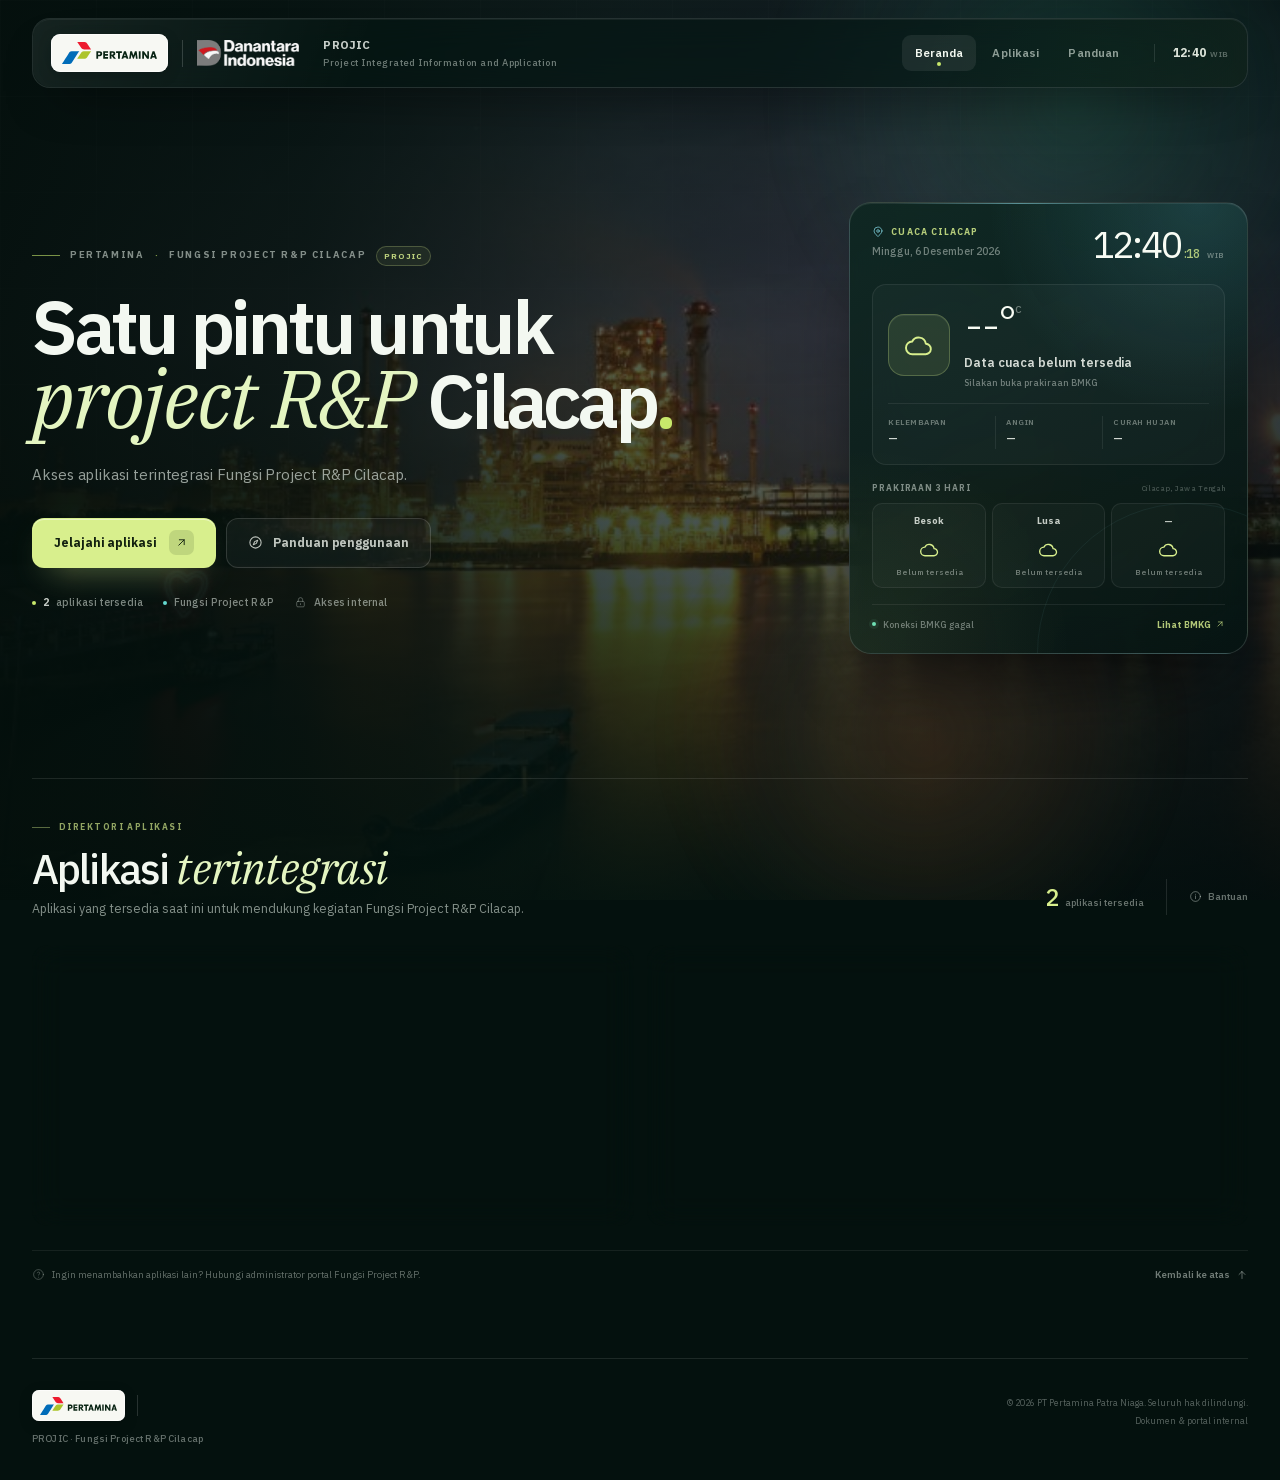
==== WebSite_ProjectRnP/index.html @ 7c15d832 "Add files via upload" ====
<!DOCTYPE html>
<html lang="id">
<head>
  <meta charset="utf-8">
  <meta name="viewport" content="width=device-width, initial-scale=1">
  <meta name="theme-color" content="#04110e">
  <meta name="robots" content="noindex, nofollow">
  <meta name="description" content="PROJIC — Project Integrated Information and Application. Portal internal Fungsi Project R&amp;P Cilacap untuk akses aplikasi dan informasi cuaca BMKG.">
  <meta name="application-name" content="PROJIC">
  <meta property="og:site_name" content="PROJIC">
  <meta property="og:title" content="PROJIC — Fungsi Project R&amp;P Cilacap">
  <meta property="og:description" content="Project Integrated Information and Application — akses aplikasi terintegrasi Fungsi Project R&amp;P Cilacap.">
  <meta property="og:type" content="website">
  <title>PROJIC — Fungsi Project R&amp;P Cilacap</title>

  <link rel="icon" href="assets/images/favicon.svg" type="image/svg+xml">
  <link rel="stylesheet" href="assets/css/styles.css">
</head>
<body>
  <a class="skip-link" href="#aplikasi">Lewati ke daftar aplikasi</a>

  <div class="page-bg" aria-hidden="true">
    <div class="bg-photo"></div>
    <div class="bg-shade"></div>
    <div class="bg-grid"></div>
    <div class="bg-glow bg-glow--green"></div>
    <div class="bg-glow bg-glow--warm"></div>
    <div class="bg-noise"></div>
  </div>

  <div class="site-shell">
    <header class="topbar" id="topbar">
      <a class="brand" href="index.html" aria-label="PROJIC — Project Integrated Information and Application">
        <span class="pertamina-plate">
          <img src="assets/logos/pertamina.svg" alt="Pertamina" width="1097" height="255">
        </span>
        <span class="brand-divider" aria-hidden="true"></span>
        <img class="danantara-logo" src="assets/logos/danantara-reverse.png" alt="Danantara Indonesia" width="4269" height="1079">
      </a>

      <div class="brand-context">
        <strong>PROJIC</strong>
        <span>Project Integrated Information and Application</span>
      </div>

      <nav class="main-nav" aria-label="Navigasi utama">
        <a class="is-active" href="#beranda">Beranda</a>
        <a href="#aplikasi">Aplikasi</a>
        <button type="button" data-open-guide>Panduan</button>
      </nav>

      <div class="header-meta">
        <span class="header-live"><i aria-hidden="true"></i> Portal internal</span>
        <span class="header-time">
          <span class="sr-only">Waktu Indonesia Barat: </span>
          <span id="headerClock">--:--</span><small>WIB</small>
        </span>
      </div>

      <a class="header-apps-link" href="#aplikasi" aria-label="Lihat daftar aplikasi">
        <svg aria-hidden="true"><use href="#icon-grid"></use></svg>
        <span>Aplikasi</span>
      </a>
    </header>

    <main id="beranda">
      <section class="hero" aria-labelledby="hero-title">
        <div class="hero-copy">
          <p class="eyebrow hero-anim" style="--delay: .05s">
            <span class="eyebrow-line" aria-hidden="true"></span>
            Pertamina <span class="eyebrow-dot" aria-hidden="true">·</span> Fungsi Project R&amp;P Cilacap
            <span class="eyebrow-badge">PROJIC</span>
          </p>

          <h1 class="hero-anim" id="hero-title" style="--delay: .12s">
            Satu pintu untuk<br>
            <em>project R&amp;P</em> Cilacap<span class="title-dot">.</span>
          </h1>

          <p class="hero-lead hero-anim" style="--delay: .2s">
            Akses aplikasi terintegrasi Fungsi Project R&amp;P Cilacap.
          </p>

          <div class="hero-actions hero-anim" style="--delay: .28s">
            <a class="btn btn--primary" href="#aplikasi">
              Jelajahi aplikasi
              <span class="btn-arrow" aria-hidden="true">
                <svg><use href="#icon-arrow-up-right"></use></svg>
              </span>
            </a>
            <button class="btn btn--ghost" type="button" data-open-guide>
              <svg aria-hidden="true"><use href="#icon-compass"></use></svg>
              Panduan penggunaan
            </button>
          </div>

          <div class="hero-facts hero-anim" style="--delay: .34s" role="group" aria-label="Ringkasan portal">
            <span><i class="fact-dot fact-dot--lime" aria-hidden="true"></i><strong id="heroAppCount">1</strong> aplikasi tersedia</span>
            <span><i class="fact-dot fact-dot--teal" aria-hidden="true"></i>Fungsi Project R&amp;P</span>
            <span><svg aria-hidden="true"><use href="#icon-lock"></use></svg>Akses internal</span>
          </div>
        </div>

        <aside class="weather-card hero-anim" style="--delay: .3s" aria-labelledby="weatherTitle">
          <div class="wx-top">
            <div>
              <p class="wx-eyebrow" id="weatherTitle">
                <svg aria-hidden="true"><use href="#icon-pin"></use></svg>
                Cuaca Cilacap
              </p>
              <p class="wx-date" id="wxDate">Memuat tanggal…</p>
            </div>
            <div class="wx-clock">
              <span class="sr-only">Waktu Indonesia Barat: </span>
              <span id="heroClock">--:--</span><span class="wx-clock-sec" id="heroSeconds">:--</span><small>WIB</small>
            </div>
          </div>

          <div class="wx-body">
            <div class="wx-current" id="wxCurrent" aria-busy="true">
              <div class="wx-current-main">
                <span class="wx-icon" id="wxIcon" aria-hidden="true">
                  <svg><use href="#icon-wx-cloud"></use></svg>
                </span>
                <div class="wx-reading">
                  <div class="wx-temp-line">
                    <span class="wx-temp" id="wxTemp">--<span class="wx-deg">°</span></span>
                    <span class="wx-unit">C</span>
                  </div>
                  <p class="wx-cond" id="wxCond">Memuat data BMKG…</p>
                  <p class="wx-slot" id="wxSlot">Prakiraan terdekat</p>
                </div>
              </div>

              <div class="wx-meta">
                <div>
                  <span>Kelembapan</span>
                  <strong id="wxHumidity">--</strong>
                </div>
                <div>
                  <span>Angin</span>
                  <strong id="wxWind">--</strong>
                  <small id="wxWindDir"></small>
                </div>
                <div>
                  <span>Curah hujan</span>
                  <strong id="wxRain">--</strong>
                </div>
              </div>
            </div>

            <div class="wx-forecast-block">
              <div class="wx-forecast-head">
                <p>Prakiraan 3 hari</p>
                <span id="wxLocation">Cilacap, Jawa Tengah</span>
              </div>
              <div class="wx-forecast" id="wxForecast" role="group" aria-label="Prakiraan cuaca tiga hari">
                <div class="wx-day">
                  <span class="wx-day-name">Besok</span>
                  <span class="wx-day-date">—</span>
                  <span class="wx-day-icon" aria-hidden="true"><svg><use href="#icon-wx-cloud"></use></svg></span>
                  <strong class="wx-day-temp">--°<span>--°</span></strong>
                  <span class="wx-day-cond">Memuat…</span>
                </div>
                <div class="wx-day">
                  <span class="wx-day-name">Lusa</span>
                  <span class="wx-day-date">—</span>
                  <span class="wx-day-icon" aria-hidden="true"><svg><use href="#icon-wx-cloud"></use></svg></span>
                  <strong class="wx-day-temp">--°<span>--°</span></strong>
                  <span class="wx-day-cond">Memuat…</span>
                </div>
                <div class="wx-day">
                  <span class="wx-day-name">—</span>
                  <span class="wx-day-date">—</span>
                  <span class="wx-day-icon" aria-hidden="true"><svg><use href="#icon-wx-cloud"></use></svg></span>
                  <strong class="wx-day-temp">--°<span>--°</span></strong>
                  <span class="wx-day-cond">Memuat…</span>
                </div>
              </div>
            </div>
          </div>

          <div class="wx-footer">
            <span class="wx-updated"><i aria-hidden="true"></i><span id="wxUpdated">Menghubungkan BMKG…</span></span>
            <a class="wx-link" href="https://www.bmkg.go.id/cuaca/prakiraan-cuaca/33.01.22.1001" target="_blank" rel="noopener noreferrer">
              Lihat BMKG
              <svg aria-hidden="true"><use href="#icon-arrow-up-right"></use></svg>
            </a>
          </div>

          <span class="wx-orbit" aria-hidden="true"></span>
        </aside>
      </section>

      <section class="apps-section" id="aplikasi" aria-labelledby="apps-title">
        <div class="section-head">
          <div class="section-heading">
            <p class="section-kicker"><span aria-hidden="true"></span> Direktori aplikasi</p>
            <h2 id="apps-title">Aplikasi <em>terintegrasi</em></h2>
            <p class="section-desc">Aplikasi yang tersedia saat ini untuk mendukung kegiatan Fungsi Project R&amp;P Cilacap.</p>
          </div>
          <div class="section-side">
            <div class="result-count">
              <strong id="appCount">1</strong>
              <span>aplikasi tersedia</span>
            </div>
            <button class="section-guide" type="button" data-open-guide>
              <svg aria-hidden="true"><use href="#icon-info"></use></svg>
              Bantuan
            </button>
          </div>
        </div>

        <div class="app-directory" id="appDirectory" aria-live="polite"></div>

        <div class="section-foot">
          <p>
            <svg aria-hidden="true"><use href="#icon-help"></use></svg>
            Ingin menambahkan aplikasi lain? Hubungi administrator portal Fungsi Project R&amp;P.
          </p>
          <a href="#topbar" class="back-top">Kembali ke atas <svg aria-hidden="true"><use href="#icon-arrow-up"></use></svg></a>
        </div>
      </section>
    </main>

    <footer class="site-footer">
      <div class="footer-main">
        <div class="footer-brand">
          <span class="pertamina-plate pertamina-plate--small">
            <img src="assets/logos/pertamina.svg" alt="Pertamina" width="1097" height="255">
          </span>
          <span class="footer-brand-rule" aria-hidden="true"></span>
          <img class="danantara-logo danantara-logo--small" src="assets/logos/danantara-reverse.png" alt="Danantara Indonesia" width="4269" height="1079">
        </div>
        <p class="footer-org">PROJIC · Fungsi Project R&amp;P Cilacap</p>
      </div>

      <div class="footer-meta">
        <p>© <span id="footerYear">2026</span> PT Pertamina Patra Niaga. Seluruh hak dilindungi.</p>
        <p class="footer-internal"><span aria-hidden="true"></span> Dokumen &amp; portal internal</p>
        <p class="footer-credit">Foto latar: Pemerintah Kabupaten Cilacap</p>
      </div>
    </footer>
  </div>

  <!-- Icon sprite -->
  <svg class="svg-sprite" aria-hidden="true" xmlns="http://www.w3.org/2000/svg">
    <symbol id="icon-close" viewBox="0 0 24 24"><path d="M18 6 6 18M6 6l12 12"/></symbol>
    <symbol id="icon-arrow-up-right" viewBox="0 0 24 24"><path d="M7 17 17 7M8 7h9v9"/></symbol>
    <symbol id="icon-arrow-up" viewBox="0 0 24 24"><path d="M12 19V5M6 11l6-6 6 6"/></symbol>
    <symbol id="icon-compass" viewBox="0 0 24 24"><circle cx="12" cy="12" r="9"/><path d="m15.5 8.5-2.1 4.9-4.9 2.1 2.1-4.9 4.9-2.1Z"/></symbol>
    <symbol id="icon-lock" viewBox="0 0 24 24"><rect x="5" y="10" width="14" height="10" rx="2"/><path d="M8 10V7a4 4 0 0 1 8 0v3M12 14v2"/></symbol>
    <symbol id="icon-pin" viewBox="0 0 24 24"><path d="M20 10c0 5-8 11-8 11S4 15 4 10a8 8 0 1 1 16 0Z"/><circle cx="12" cy="10" r="2.6"/></symbol>
    <symbol id="icon-info" viewBox="0 0 24 24"><circle cx="12" cy="12" r="9"/><path d="M12 11v5M12 8h.01"/></symbol>
    <symbol id="icon-help" viewBox="0 0 24 24"><circle cx="12" cy="12" r="9"/><path d="M9.8 9a2.3 2.3 0 0 1 4.5.7c0 1.6-2.3 1.8-2.3 3.3M12 17h.01"/></symbol>
    <symbol id="icon-grid" viewBox="0 0 24 24"><rect x="4" y="4" width="6" height="6" rx="1.4"/><rect x="14" y="4" width="6" height="6" rx="1.4"/><rect x="4" y="14" width="6" height="6" rx="1.4"/><rect x="14" y="14" width="6" height="6" rx="1.4"/></symbol>
    <symbol id="icon-meeting" viewBox="0 0 24 24"><rect x="3" y="5" width="18" height="16" rx="2"/><path d="M8 3v4M16 3v4M3 9h18"/><circle cx="9" cy="14" r="1.4"/><circle cx="15" cy="14" r="1.4"/><path d="M6.4 18c.4-1.3 1.4-2 2.6-2s2.1.7 2.5 2M12.5 18c.4-1.3 1.4-2 2.5-2s2.1.7 2.5 2"/></symbol>
    <symbol id="icon-chart" viewBox="0 0 24 24"><path d="M4 20V10M10 20V4M16 20v-7M22 20H2"/><path d="m4 7 5-3 6 4 5-5"/></symbol>
    <symbol id="icon-folder" viewBox="0 0 24 24"><path d="M3 7a2 2 0 0 1 2-2h5l2 2h7a2 2 0 0 1 2 2v9a2 2 0 0 1-2 2H5a2 2 0 0 1-2-2V7Z"/><path d="M8 13h8M8 16.5h5"/></symbol>
    <symbol id="icon-shield" viewBox="0 0 24 24"><path d="M12 3 5 6v5c0 4.5 3 7.8 7 10 4-2.2 7-5.5 7-10V6l-7-3Z"/><path d="m9 12 2 2 4-4"/></symbol>
    <symbol id="icon-tools" viewBox="0 0 24 24"><path d="M14.5 6.5a4.5 4.5 0 0 0-6 6L3 18l3 3 5.5-5.5a4.5 4.5 0 0 0 6-6l-2.8 2.8-3-3 2.8-2.8Z"/></symbol>
    <symbol id="icon-wx-sun" viewBox="0 0 24 24"><circle cx="12" cy="12" r="3.6"/><path d="M12 2v2.3M12 19.7V22M2 12h2.3M19.7 12H22M4.9 4.9 6.5 6.5M17.5 17.5l1.6 1.6M19.1 4.9l-1.6 1.6M6.5 17.5l-1.6 1.6"/></symbol>
    <symbol id="icon-wx-partly" viewBox="0 0 24 24"><circle cx="8.2" cy="8.2" r="3"/><path d="M8.2 2.2v1.5M2.2 8.2h1.5M3.9 3.9l1 1M12.5 3.9l-1 1M2.7 13.7a3.8 3.8 0 0 0 3.7 3.1h8.2a3.5 3.5 0 0 0 .3-7 5 5 0 0 0-9.4-1.5"/></symbol>
    <symbol id="icon-wx-cloud" viewBox="0 0 24 24"><path d="M7.4 18.5h9.1a3.7 3.7 0 0 0 .3-7.4 5.1 5.1 0 0 0-9.6-1.6 4 4 0 1 0 .2 9Z"/></symbol>
    <symbol id="icon-wx-rain" viewBox="0 0 24 24"><path d="M7.4 16.5h9.1a3.7 3.7 0 0 0 .3-7.4 5.1 5.1 0 0 0-9.6-1.6 4 4 0 1 0 .2 9Z"/><path d="m8.5 19.2-1 2M12.5 19.2l-1 2M16.5 19.2l-1 2"/></symbol>
    <symbol id="icon-wx-storm" viewBox="0 0 24 24"><path d="M7.4 15.4h9.1a3.7 3.7 0 0 0 .3-7.4 5.1 5.1 0 0 0-9.6-1.6 4 4 0 1 0 .2 9Z"/><path d="m12.8 16.5-2 3h2.4l-1.4 2.7"/></symbol>
    <symbol id="icon-wx-fog" viewBox="0 0 24 24"><path d="M7.4 14.7h9.1a3.7 3.7 0 0 0 .3-7.4 5.1 5.1 0 0 0-9.6-1.6 4 4 0 1 0 .2 9Z"/><path d="M4.5 18h12M7 20.7h9"/></symbol>
    <symbol id="icon-wx-wind" viewBox="0 0 24 24"><path d="M3 8h10.5a3 3 0 1 0-3-3M3 12h15a3 3 0 1 1-3 3M3 16h7"/></symbol>
  </svg>

  <dialog class="info-dialog" id="infoDialog" aria-labelledby="dialogTitle">
    <div class="dialog-surface">
      <button class="dialog-close" id="dialogClose" type="button" aria-label="Tutup dialog">
        <svg aria-hidden="true"><use href="#icon-close"></use></svg>
      </button>
      <span class="dialog-icon" id="dialogIcon" aria-hidden="true">
        <svg><use href="#icon-compass"></use></svg>
      </span>
      <p class="dialog-kicker" id="dialogKicker">Panduan portal</p>
      <h2 id="dialogTitle">Cara menggunakan portal</h2>
      <div class="dialog-body" id="dialogBody"></div>
      <div class="dialog-actions" id="dialogActions">
        <button class="btn btn--small btn--primary" id="dialogConfirm" type="button">Mengerti</button>
      </div>
    </div>
  </dialog>

  <noscript>
    <div class="noscript-note">
      Aktifkan JavaScript untuk menampilkan direktori aplikasi dan informasi cuaca.
      <a href="apps/e-mira/index.html">Buka e-MIRA</a>
    </div>
  </noscript>

  <script src="assets/js/apps.js" defer></script>
  <script src="assets/js/main.js" defer></script>
</body>
</html>
---- WebSite_ProjectRnP/assets/css/styles.css ----
@font-face {
  font-family: "IBM Plex Sans";
  src: url("[data-uri]") format("woff2");
  font-weight: 300 700;
  font-style: normal;
  font-display: swap;
}
@font-face {
  font-family: "IBM Plex Serif";
  src: url("[data-uri]") format("woff2");
  font-weight: 400;
  font-style: italic;
  font-display: swap;
}

:root {
  --bg: #04110e;
  --bg-deep: #020c09;
  --ink: #f3f8f1;
  --muted: rgba(230, 240, 232, 0.63);
  --muted-soft: rgba(230, 240, 232, 0.43);
  --line: rgba(255, 255, 255, 0.11);
  --line-soft: rgba(255, 255, 255, 0.07);
  --lime: #d8ef8d;
  --lime-strong: #c7e86b;
  --green: #6fe0b4;
  --teal: #64d8cf;
  --blue: #68c9e8;
  --amber: #f4b76a;
  --surface: rgba(8, 26, 22, 0.68);
  --sans: "IBM Plex Sans", "Helvetica Neue", Arial, sans-serif;
  --serif: "IBM Plex Serif", Georgia, "Times New Roman", serif;
  --container: 1360px;
  --ease: cubic-bezier(0.2, 0.75, 0.25, 1);
}

*,
*::before,
*::after {
  box-sizing: border-box;
}

[hidden] {
  display: none !important;
}

html {
  scroll-behavior: smooth;
  color-scheme: dark;
  -webkit-text-size-adjust: 100%;
}

body {
  margin: 0;
  min-width: 320px;
  min-height: 100vh;
  overflow-x: hidden;
  background: var(--bg);
  color: var(--ink);
  font-family: var(--sans);
  font-size: 15px;
  line-height: 1.5;
  -webkit-font-smoothing: antialiased;
  text-rendering: optimizeLegibility;
}

body::selection {
  background: var(--lime);
  color: #0b1a0f;
}

button,
input {
  font: inherit;
}

button,
a {
  -webkit-tap-highlight-color: transparent;
}

button {
  color: inherit;
}

a {
  color: inherit;
}

img {
  display: block;
  max-width: 100%;
}

svg {
  display: block;
  width: 1em;
  height: 1em;
  fill: none;
  stroke: currentColor;
  stroke-width: 1.7;
  stroke-linecap: round;
  stroke-linejoin: round;
}

:focus-visible {
  outline: 2px solid var(--lime);
  outline-offset: 3px;
}

.sr-only {
  position: absolute !important;
  width: 1px !important;
  height: 1px !important;
  padding: 0 !important;
  margin: -1px !important;
  overflow: hidden !important;
  clip: rect(0, 0, 0, 0) !important;
  white-space: nowrap !important;
  border: 0 !important;
}

.skip-link {
  position: fixed;
  top: 10px;
  left: 16px;
  z-index: 100;
  padding: 10px 16px;
  border-radius: 8px;
  background: var(--lime);
  color: #101d10;
  font-size: 12px;
  font-weight: 800;
  text-decoration: none;
  transform: translateY(-160%);
  transition: transform 0.2s ease;
}

.skip-link:focus {
  transform: translateY(0);
}

.svg-sprite {
  position: absolute;
  width: 0;
  height: 0;
  overflow: hidden;
}

/* -------------------------------------------------------------------------- */
/* Background                                                                 */
/* -------------------------------------------------------------------------- */

.page-bg {
  position: fixed;
  inset: 0;
  z-index: -1;
  overflow: hidden;
  background:
    radial-gradient(circle at 78% 30%, rgba(19, 62, 51, 0.7), transparent 46%),
    var(--bg);
}

.bg-photo {
  position: absolute;
  inset: -2%;
  background-image: url("../images/cilacap-refinery.jpg");
  background-position: center 57%;
  background-size: cover;
  filter: saturate(0.9) contrast(1.03) brightness(0.93);
  transform: scale(1.025);
  animation: bg-drift 40s var(--ease) infinite alternate;
}

.bg-shade {
  position: absolute;
  inset: 0;
  background:
    linear-gradient(90deg,
      rgba(3, 15, 12, 0.95) 0%,
      rgba(3, 17, 14, 0.87) 24%,
      rgba(3, 21, 17, 0.62) 49%,
      rgba(3, 16, 16, 0.49) 73%,
      rgba(3, 13, 14, 0.74) 100%),
    linear-gradient(180deg,
      rgba(3, 13, 11, 0.68) 0%,
      rgba(3, 13, 11, 0.06) 37%,
      rgba(3, 12, 10, 0.36) 65%,
      rgba(4, 17, 14, 0.93) 100%);
}

.bg-grid {
  position: absolute;
  inset: 0;
  opacity: 0.18;
  background-image:
    linear-gradient(rgba(255, 255, 255, 0.06) 1px, transparent 1px),
    linear-gradient(90deg, rgba(255, 255, 255, 0.06) 1px, transparent 1px);
  background-size: 96px 96px;
  mask-image: linear-gradient(to bottom, #000 0%, rgba(0, 0, 0, 0.35) 54%, transparent 86%);
  -webkit-mask-image: linear-gradient(to bottom, #000 0%, rgba(0, 0, 0, 0.35) 54%, transparent 86%);
}

.bg-glow {
  position: absolute;
  border-radius: 50%;
  pointer-events: none;
}

.bg-glow--green {
  width: 52vw;
  height: 52vw;
  top: -18vw;
  right: -10vw;
  background: radial-gradient(circle, rgba(36, 138, 100, 0.24), transparent 66%);
  filter: blur(8px);
}

.bg-glow--warm {
  width: 48vw;
  height: 32vw;
  right: 4vw;
  bottom: -3vw;
  background: radial-gradient(circle, rgba(221, 124, 48, 0.16), transparent 68%);
  filter: blur(24px);
}

.bg-noise {
  position: absolute;
  inset: 0;
  opacity: 0.035;
  pointer-events: none;
  background-image: url("data:image/svg+xml,%3Csvg viewBox='0 0 240 240' xmlns='http://www.w3.org/2000/svg'%3E%3Cfilter id='n'%3E%3CfeTurbulence type='fractalNoise' baseFrequency='.88' numOctaves='3' stitchTiles='stitch'/%3E%3C/filter%3E%3Crect width='100%25' height='100%25' filter='url(%23n)' opacity='.48'/%3E%3C/svg%3E");
  mix-blend-mode: soft-light;
}

@keyframes bg-drift {
  from { transform: scale(1.025) translate3d(0, 0, 0); }
  to { transform: scale(1.065) translate3d(-0.8%, -0.9%, 0); }
}

/* -------------------------------------------------------------------------- */
/* Header                                                                     */
/* -------------------------------------------------------------------------- */

.site-shell {
  position: relative;
}

.topbar {
  position: sticky;
  top: 16px;
  z-index: 40;
  display: flex;
  align-items: center;
  gap: 22px;
  width: min(var(--container), calc(100% - 64px));
  min-height: 70px;
  margin: 18px auto 0;
  padding: 0 18px;
  border: 1px solid rgba(255, 255, 255, 0.12);
  border-radius: 18px;
  background: rgba(5, 21, 18, 0.63);
  box-shadow:
    0 24px 50px -26px rgba(0, 0, 0, 0.85),
    inset 0 1px 0 rgba(255, 255, 255, 0.06);
  backdrop-filter: blur(24px) saturate(135%);
  -webkit-backdrop-filter: blur(24px) saturate(135%);
  animation: bar-in 0.8s var(--ease) both;
}

.topbar::before {
  content: "";
  position: absolute;
  inset: 0;
  border-radius: inherit;
  pointer-events: none;
  background: linear-gradient(110deg, rgba(255, 255, 255, 0.07), transparent 28%, transparent 72%, rgba(216, 239, 141, 0.04));
}

.brand {
  position: relative;
  display: flex;
  align-items: center;
  gap: 14px;
  flex: 0 0 auto;
  text-decoration: none;
}

.pertamina-plate {
  display: grid;
  place-items: center;
  height: 38px;
  padding: 7px 11px;
  border-radius: 9px;
  background: #f7f8f3;
  box-shadow:
    0 4px 14px rgba(0, 0, 0, 0.18),
    inset 0 0 0 1px rgba(255, 255, 255, 0.65);
}

.pertamina-plate img {
  width: auto;
  height: 22px;
}

.brand-divider {
  width: 1px;
  height: 27px;
  background: rgba(255, 255, 255, 0.17);
}

.danantara-logo {
  width: auto;
  height: 26px;
  opacity: 0.97;
}

.brand-context {
  display: flex;
  flex-direction: column;
  gap: 2px;
  min-width: 0;
  padding-left: 2px;
}

.brand-context strong {
  font-size: 11.5px;
  font-weight: 700;
  letter-spacing: 0.01em;
  color: rgba(243, 248, 241, 0.82);
  white-space: nowrap;
}

.brand-context span {
  font-size: 9.5px;
  font-weight: 500;
  letter-spacing: 0.05em;
  color: rgba(230, 240, 232, 0.47);
  white-space: nowrap;
}

.main-nav {
  display: flex;
  align-items: center;
  gap: 3px;
  margin-left: auto;
}

.main-nav a,
.main-nav button {
  position: relative;
  display: inline-flex;
  align-items: center;
  height: 36px;
  padding: 0 13px;
  border: 0;
  border-radius: 9px;
  background: transparent;
  color: rgba(230, 240, 232, 0.6);
  font-size: 11.5px;
  font-weight: 600;
  letter-spacing: 0.01em;
  text-decoration: none;
  cursor: pointer;
  transition: color 0.2s ease, background 0.2s ease;
}

.main-nav a:hover,
.main-nav button:hover {
  color: var(--ink);
  background: rgba(255, 255, 255, 0.055);
}

.main-nav .is-active {
  color: var(--ink);
  background: rgba(255, 255, 255, 0.075);
}

.main-nav .is-active::after {
  content: "";
  position: absolute;
  bottom: 5px;
  left: 50%;
  width: 4px;
  height: 4px;
  border-radius: 50%;
  background: var(--lime-strong);
  transform: translateX(-50%);
}

.header-meta {
  display: flex;
  align-items: center;
  gap: 14px;
  padding-left: 18px;
  border-left: 1px solid var(--line);
}

.header-live {
  display: inline-flex;
  align-items: center;
  gap: 7px;
  font-size: 9.5px;
  font-weight: 600;
  letter-spacing: 0.07em;
  text-transform: uppercase;
  color: rgba(230, 240, 232, 0.48);
  white-space: nowrap;
}

.header-live i {
  width: 5px;
  height: 5px;
  border-radius: 50%;
  background: var(--green);
  box-shadow: 0 0 0 3px rgba(111, 224, 180, 0.1);
}

.header-time {
  display: inline-flex;
  align-items: baseline;
  gap: 4px;
  color: rgba(243, 248, 241, 0.9);
  font-size: 12px;
  font-weight: 700;
  font-variant-numeric: tabular-nums;
  letter-spacing: 0.01em;
  white-space: nowrap;
}

.header-time small {
  font-size: 8px;
  font-weight: 600;
  letter-spacing: 0.09em;
  color: rgba(230, 240, 232, 0.37);
}

.header-apps-link {
  display: none;
  align-items: center;
  justify-content: center;
  gap: 7px;
  height: 36px;
  padding: 0 12px;
  border: 1px solid rgba(255, 255, 255, 0.13);
  border-radius: 9px;
  background: rgba(255, 255, 255, 0.055);
  color: rgba(243, 248, 241, 0.85);
  font-size: 10.5px;
  font-weight: 700;
  text-decoration: none;
  white-space: nowrap;
}

.header-apps-link svg {
  width: 14px;
  height: 14px;
}

@keyframes bar-in {
  from { opacity: 0; transform: translateY(-14px); }
  to { opacity: 1; transform: translateY(0); }
}

/* -------------------------------------------------------------------------- */
/* Hero                                                                       */
/* -------------------------------------------------------------------------- */

.hero {
  display: grid;
  grid-template-columns: minmax(0, 1.3fr) minmax(340px, 0.7fr);
  align-items: center;
  gap: clamp(38px, 6vw, 90px);
  width: min(var(--container), calc(100% - 64px));
  min-height: clamp(590px, calc(100svh - 160px), 690px);
  margin: 0 auto;
  padding: 62px 0 72px;
}

.hero-copy {
  min-width: 0;
  max-width: 830px;
}

.hero-anim {
  opacity: 0;
  transform: translateY(18px);
  animation: hero-in 0.9s var(--ease) forwards;
  animation-delay: var(--delay, 0s);
}

@keyframes hero-in {
  to { opacity: 1; transform: translateY(0); }
}

.eyebrow {
  display: flex;
  align-items: center;
  flex-wrap: wrap;
  gap: 10px;
  margin: 0;
  color: rgba(230, 240, 232, 0.55);
  font-size: 9.5px;
  font-weight: 700;
  letter-spacing: 0.17em;
  line-height: 1.5;
  text-transform: uppercase;
}

.eyebrow-line {
  width: 28px;
  height: 1px;
  background: var(--lime-strong);
  opacity: 0.6;
}

.eyebrow-dot {
  color: var(--lime-strong);
  opacity: 0.7;
}

.eyebrow-badge {
  display: inline-flex;
  align-items: center;
  height: 20px;
  padding: 0 7px;
  border: 1px solid rgba(216, 239, 141, 0.24);
  border-radius: 999px;
  background: rgba(216, 239, 141, 0.07);
  color: rgba(216, 239, 141, 0.85);
  font-size: 8px;
  letter-spacing: 0.12em;
}

.hero h1 {
  max-width: 820px;
  margin: 23px 0 25px;
  color: var(--ink);
  font-size: clamp(47px, 5.85vw, 86px);
  font-weight: 600;
  letter-spacing: -0.057em;
  line-height: 0.99;
  text-wrap: balance;
}

.hero h1 em {
  display: inline-block;
  color: #e4f5c1;
  font-family: var(--serif);
  font-size: 1.075em;
  font-style: italic;
  font-weight: 400;
  letter-spacing: -0.024em;
  line-height: 0.82;
}

.title-dot {
  color: var(--lime-strong);
}

.hero-lead {
  max-width: 560px;
  margin: 0;
  color: rgba(230, 240, 232, 0.64);
  font-size: 15px;
  line-height: 1.72;
  letter-spacing: -0.005em;
}

.hero-actions {
  display: flex;
  align-items: center;
  flex-wrap: wrap;
  gap: 10px;
  margin-top: 30px;
}

.btn {
  display: inline-flex;
  align-items: center;
  justify-content: center;
  gap: 10px;
  height: 50px;
  padding: 0 21px;
  border: 1px solid transparent;
  border-radius: 12px;
  font-size: 12px;
  font-weight: 700;
  letter-spacing: -0.005em;
  text-decoration: none;
  cursor: pointer;
  transition: transform 0.25s var(--ease), background 0.25s ease, border-color 0.25s ease, color 0.25s ease, box-shadow 0.25s ease;
}

.btn svg {
  width: 15px;
  height: 15px;
}

.btn--primary {
  background: var(--lime);
  color: #12200f;
  box-shadow:
    0 14px 34px -18px rgba(216, 239, 141, 0.75),
    inset 0 1px 0 rgba(255, 255, 255, 0.45);
}

.btn--primary:hover {
  background: #e7f9a8;
  box-shadow:
    0 18px 40px -18px rgba(216, 239, 141, 0.8),
    inset 0 1px 0 rgba(255, 255, 255, 0.55);
  transform: translateY(-2px);
}

.btn-arrow {
  display: grid;
  place-items: center;
  width: 25px;
  height: 25px;
  margin-left: 2px;
  border-radius: 7px;
  background: rgba(18, 32, 15, 0.12);
  transition: transform 0.25s var(--ease);
}

.btn-arrow svg {
  width: 13px;
  height: 13px;
}

.btn--primary:hover .btn-arrow {
  transform: translate(1px, -1px);
}

.btn--ghost {
  border-color: rgba(255, 255, 255, 0.14);
  background: rgba(255, 255, 255, 0.045);
  color: rgba(243, 248, 241, 0.77);
}

.btn--ghost:hover {
  border-color: rgba(255, 255, 255, 0.25);
  background: rgba(255, 255, 255, 0.08);
  color: var(--ink);
  transform: translateY(-2px);
}

.btn--small {
  height: 42px;
  padding: 0 18px;
  border-radius: 10px;
  font-size: 11.5px;
}

.hero-facts {
  display: flex;
  align-items: center;
  flex-wrap: wrap;
  gap: 9px 20px;
  margin-top: 27px;
  color: rgba(230, 240, 232, 0.53);
  font-size: 10.5px;
  font-weight: 500;
  letter-spacing: 0.01em;
}

.hero-facts span {
  display: inline-flex;
  align-items: center;
  gap: 7px;
}

.hero-facts strong {
  color: rgba(243, 248, 241, 0.8);
  font-weight: 700;
}

.hero-facts svg {
  width: 13px;
  height: 13px;
  opacity: 0.65;
}

.fact-dot {
  width: 4px;
  height: 4px;
  border-radius: 50%;
}

.fact-dot--lime { background: var(--lime-strong); }
.fact-dot--teal { background: var(--teal); }

/* -------------------------------------------------------------------------- */
/* Weather card                                                               */
/* -------------------------------------------------------------------------- */

.weather-card {
  position: relative;
  isolation: isolate;
  justify-self: end;
  width: 100%;
  max-width: 424px;
  overflow: hidden;
  padding: 22px;
  border: 1px solid rgba(255, 255, 255, 0.14);
  border-radius: 22px;
  background:
    radial-gradient(circle at 88% 0%, rgba(104, 201, 232, 0.17), transparent 37%),
    radial-gradient(circle at 4% 100%, rgba(216, 239, 141, 0.07), transparent 35%),
    linear-gradient(155deg, rgba(14, 39, 33, 0.9), rgba(5, 20, 18, 0.83));
  box-shadow:
    0 36px 80px -36px rgba(0, 0, 0, 0.9),
    inset 0 1px 0 rgba(255, 255, 255, 0.08);
  backdrop-filter: blur(24px) saturate(130%);
  -webkit-backdrop-filter: blur(24px) saturate(130%);
}

.weather-card::before {
  content: "";
  position: absolute;
  top: 0;
  left: 11%;
  width: 63%;
  height: 1px;
  background: linear-gradient(90deg, transparent, rgba(141, 228, 242, 0.5), transparent);
}

.wx-top {
  position: relative;
  z-index: 1;
  display: flex;
  align-items: flex-start;
  justify-content: space-between;
  gap: 18px;
}

.wx-eyebrow {
  display: flex;
  align-items: center;
  gap: 7px;
  margin: 0;
  color: rgba(216, 239, 141, 0.84);
  font-size: 9px;
  font-weight: 700;
  letter-spacing: 0.13em;
  text-transform: uppercase;
}

.wx-eyebrow svg {
  width: 12px;
  height: 12px;
  color: rgba(141, 228, 242, 0.8);
}

.wx-date {
  margin: 6px 0 0;
  color: rgba(230, 240, 232, 0.45);
  font-size: 10.5px;
  font-weight: 500;
}

.wx-clock {
  display: flex;
  align-items: baseline;
  gap: 2px;
  flex: 0 0 auto;
  margin-top: 1px;
  color: #f8fcf4;
  font-variant-numeric: tabular-nums;
  line-height: 1;
}

.wx-clock #heroClock {
  font-size: 37px;
  font-weight: 400;
  letter-spacing: -0.06em;
}

.wx-clock-sec {
  margin-left: 1px;
  color: rgba(216, 239, 141, 0.78);
  font-size: 12px;
  font-weight: 500;
  letter-spacing: -0.01em;
}

.wx-clock small {
  margin-left: 5px;
  color: rgba(230, 240, 232, 0.42);
  font-size: 7.5px;
  font-weight: 600;
  letter-spacing: 0.08em;
}

.wx-body {
  position: relative;
  z-index: 1;
}

.wx-current {
  margin-top: 21px;
  padding: 15px;
  border: 1px solid rgba(255, 255, 255, 0.075);
  border-radius: 14px;
  background: rgba(255, 255, 255, 0.028);
}

.wx-current-main {
  display: flex;
  align-items: center;
  gap: 14px;
}

.wx-icon {
  display: grid;
  place-items: center;
  flex: 0 0 auto;
  width: 62px;
  height: 62px;
  border: 1px solid color-mix(in srgb, var(--wx-tone, var(--lime)) 25%, transparent);
  border-radius: 16px;
  background: color-mix(in srgb, var(--wx-tone, var(--lime)) 10%, transparent);
  color: var(--wx-tone, var(--lime));
  box-shadow: inset 0 1px 0 rgba(255, 255, 255, 0.07);
  transition: color 0.3s ease, background 0.3s ease, border-color 0.3s ease;
}

.wx-icon svg {
  width: 34px;
  height: 34px;
  stroke-width: 1.35;
}

.wx-reading {
  min-width: 0;
}

.wx-temp-line {
  display: flex;
  align-items: flex-start;
  gap: 2px;
  color: #f8fcf4;
  line-height: 1;
}

.wx-temp {
  font-size: 48px;
  font-weight: 300;
  font-variant-numeric: tabular-nums;
  letter-spacing: -0.07em;
}

.wx-deg {
  font-size: 0.8em;
  vertical-align: top;
}

.wx-unit {
  margin-top: 5px;
  color: rgba(230, 240, 232, 0.42);
  font-size: 10px;
  font-weight: 600;
}

.wx-cond {
  margin: 5px 0 0;
  color: rgba(243, 248, 241, 0.86);
  font-size: 12.5px;
  font-weight: 600;
  letter-spacing: -0.01em;
}

.wx-slot {
  margin: 4px 0 0;
  color: rgba(230, 240, 232, 0.45);
  font-size: 9px;
  font-weight: 500;
}

.wx-meta {
  display: grid;
  grid-template-columns: repeat(3, minmax(0, 1fr));
  margin-top: 14px;
  padding-top: 12px;
  border-top: 1px solid rgba(255, 255, 255, 0.075);
}

.wx-meta > div {
  display: flex;
  flex-direction: column;
  gap: 2px;
  min-width: 0;
  padding: 0 10px;
}

.wx-meta > div:first-child {
  padding-left: 0;
}

.wx-meta > div + div {
  border-left: 1px solid rgba(255, 255, 255, 0.075);
}

.wx-meta span {
  color: rgba(230, 240, 232, 0.42);
  font-size: 8px;
  font-weight: 600;
  letter-spacing: 0.06em;
  text-transform: uppercase;
  white-space: nowrap;
}

.wx-meta strong {
  color: rgba(243, 248, 241, 0.86);
  font-size: 11px;
  font-weight: 600;
  font-variant-numeric: tabular-nums;
  white-space: nowrap;
}

.wx-meta small {
  overflow: hidden;
  color: rgba(230, 240, 232, 0.33);
  font-size: 7.5px;
  font-weight: 500;
  text-overflow: ellipsis;
  white-space: nowrap;
}

.wx-forecast-block {
  margin-top: 17px;
}

.wx-forecast-head {
  display: flex;
  align-items: baseline;
  justify-content: space-between;
  gap: 12px;
}

.wx-forecast-head p {
  margin: 0;
  color: rgba(230, 240, 232, 0.52);
  font-size: 8.5px;
  font-weight: 700;
  letter-spacing: 0.1em;
  text-transform: uppercase;
}

.wx-forecast-head span {
  color: rgba(230, 240, 232, 0.27);
  font-size: 7.5px;
  font-weight: 500;
  letter-spacing: 0.04em;
}

.wx-forecast {
  display: grid;
  grid-template-columns: repeat(3, minmax(0, 1fr));
  gap: 6px;
  margin-top: 9px;
}

.wx-day {
  min-width: 0;
  padding: 10px 6px 9px;
  border: 1px solid rgba(255, 255, 255, 0.075);
  border-radius: 10px;
  background: rgba(255, 255, 255, 0.026);
  text-align: center;
  transition: border-color 0.25s ease, background 0.25s ease;
}

.wx-day:hover {
  border-color: rgba(255, 255, 255, 0.14);
  background: rgba(255, 255, 255, 0.045);
}

.wx-day-name {
  display: block;
  overflow: hidden;
  color: rgba(243, 248, 241, 0.8);
  font-size: 9.5px;
  font-weight: 700;
  letter-spacing: -0.01em;
  text-overflow: ellipsis;
  white-space: nowrap;
}

.wx-day-date {
  display: block;
  margin-top: 1px;
  color: rgba(230, 240, 232, 0.36);
  font-size: 8px;
  font-weight: 500;
}

.wx-day-icon {
  display: grid;
  place-items: center;
  width: 25px;
  height: 25px;
  margin: 8px auto 5px;
  color: var(--wx-tone, var(--lime));
}

.wx-day-icon svg {
  width: 23px;
  height: 23px;
  stroke-width: 1.4;
}

.wx-day-temp {
  display: block;
  color: rgba(248, 252, 246, 0.92);
  font-size: 11px;
  font-weight: 700;
  font-variant-numeric: tabular-nums;
  letter-spacing: -0.02em;
}

.wx-day-temp span {
  margin-left: 2px;
  color: rgba(230, 240, 232, 0.4);
  font-weight: 500;
}

.wx-day-cond {
  display: block;
  overflow: hidden;
  margin-top: 3px;
  color: rgba(230, 240, 232, 0.46);
  font-size: 8px;
  font-weight: 500;
  line-height: 1.35;
  text-overflow: ellipsis;
  white-space: nowrap;
}

.wx-footer {
  position: relative;
  z-index: 1;
  display: flex;
  align-items: center;
  justify-content: space-between;
  gap: 12px;
  margin-top: 16px;
  padding-top: 13px;
  border-top: 1px solid rgba(255, 255, 255, 0.075);
}

.wx-updated {
  display: inline-flex;
  align-items: center;
  gap: 7px;
  min-width: 0;
  color: rgba(230, 240, 232, 0.45);
  font-size: 9px;
  font-weight: 500;
}

.wx-updated i {
  flex: 0 0 auto;
  width: 4px;
  height: 4px;
  border-radius: 50%;
  background: var(--green);
  box-shadow: 0 0 0 3px rgba(111, 224, 180, 0.08);
  animation: soft-pulse 3s ease-in-out infinite;
}

.wx-updated span {
  overflow: hidden;
  text-overflow: ellipsis;
  white-space: nowrap;
}

.wx-link {
  display: inline-flex;
  align-items: center;
  gap: 4px;
  flex: 0 0 auto;
  color: rgba(216, 239, 141, 0.82);
  font-size: 9px;
  font-weight: 700;
  letter-spacing: 0.01em;
  text-decoration: none;
  transition: color 0.2s ease;
}

.wx-link:hover {
  color: var(--lime);
}

.wx-link svg {
  width: 10px;
  height: 10px;
}

.wx-orbit {
  position: absolute;
  z-index: 0;
  right: -90px;
  bottom: -150px;
  width: 300px;
  height: 300px;
  border: 1px solid rgba(141, 228, 242, 0.06);
  border-radius: 50%;
  pointer-events: none;
}

@keyframes soft-pulse {
  0%, 100% { opacity: 1; box-shadow: 0 0 0 3px rgba(111, 224, 180, 0.08); }
  50% { opacity: 0.55; box-shadow: 0 0 0 5px rgba(111, 224, 180, 0.03); }
}

@media (max-width: 1020px) {
  .weather-card {
    display: grid;
    grid-template-columns: minmax(0, 1fr) minmax(0, 0.95fr);
    align-items: start;
    column-gap: 28px;
    justify-self: stretch;
    max-width: none;
  }

  .wx-top {
    grid-column: 1 / -1;
    margin-bottom: 16px;
  }

  .wx-body {
    display: contents;
  }

  .wx-current {
    margin-top: 0;
  }

  .wx-forecast-block {
    margin-top: 0;
    padding-left: 28px;
    border-left: 1px solid rgba(255, 255, 255, 0.08);
  }

  .wx-footer {
    grid-column: 1 / -1;
    margin-top: 0;
  }

  .wx-orbit {
    display: none;
  }
}

@media (max-width: 680px) {
  .weather-card {
    display: block;
    padding: 18px;
    border-radius: 17px;
  }

  .wx-top {
    margin-bottom: 0;
  }

  .wx-current {
    margin-top: 19px;
  }

  .wx-icon {
    width: 56px;
    height: 56px;
    border-radius: 14px;
  }

  .wx-icon svg {
    width: 30px;
    height: 30px;
  }

  .wx-temp {
    font-size: 44px;
  }

  .wx-clock #heroClock {
    font-size: 32px;
  }

  .wx-clock-sec {
    font-size: 11px;
  }

  .wx-forecast-block {
    margin-top: 17px;
    padding-top: 15px;
    padding-left: 0;
    border-top: 1px solid rgba(255, 255, 255, 0.075);
    border-left: 0;
  }

  .wx-footer {
    margin-top: 15px;
  }

  .wx-meta > div {
    padding: 0 8px;
  }
}

@media (max-width: 380px) {
  .wx-meta span {
    font-size: 7px;
  }

  .wx-meta strong {
    font-size: 9.5px;
  }

  .wx-day {
    padding: 9px 4px 8px;
  }

  .wx-day-cond {
    font-size: 7px;
  }
}

/* -------------------------------------------------------------------------- */
/* Application directory                                                      */
/* -------------------------------------------------------------------------- */

.apps-section {
  width: min(var(--container), calc(100% - 64px));
  margin: 0 auto;
  padding: 0 0 76px;
  scroll-margin-top: 110px;
}

.section-head {
  display: flex;
  align-items: flex-end;
  justify-content: space-between;
  gap: 36px;
  padding-top: 42px;
  border-top: 1px solid rgba(255, 255, 255, 0.1);
}

.section-kicker {
  display: flex;
  align-items: center;
  gap: 9px;
  margin: 0;
  color: rgba(216, 239, 141, 0.67);
  font-size: 8.5px;
  font-weight: 700;
  letter-spacing: 0.17em;
  text-transform: uppercase;
}

.section-kicker span {
  width: 18px;
  height: 1px;
  background: currentColor;
  opacity: 0.6;
}

.section-heading h2 {
  margin: 11px 0 8px;
  color: var(--ink);
  font-size: clamp(31px, 3.2vw, 43px);
  font-weight: 500;
  letter-spacing: -0.045em;
  line-height: 1.03;
}

.section-heading h2 em {
  color: #e4f5c1;
  font-family: var(--serif);
  font-size: 1.08em;
  font-style: italic;
  font-weight: 400;
  letter-spacing: -0.02em;
}

.section-desc {
  max-width: 520px;
  margin: 0;
  color: rgba(230, 240, 232, 0.56);
  font-size: 12.5px;
  line-height: 1.65;
}

.section-side {
  display: flex;
  align-items: center;
  gap: 22px;
  flex: 0 0 auto;
  padding-bottom: 4px;
}

.result-count {
  display: flex;
  align-items: baseline;
  gap: 7px;
  padding-right: 22px;
  border-right: 1px solid var(--line);
  white-space: nowrap;
}

.result-count strong {
  color: var(--lime);
  font-size: 24px;
  font-weight: 500;
  font-variant-numeric: tabular-nums;
  letter-spacing: -0.04em;
}

.result-count span {
  color: rgba(230, 240, 232, 0.46);
  font-size: 9.5px;
  font-weight: 500;
}

.section-guide {
  display: inline-flex;
  align-items: center;
  gap: 6px;
  padding: 0;
  border: 0;
  background: transparent;
  color: rgba(230, 240, 232, 0.43);
  font-size: 9.5px;
  font-weight: 600;
  cursor: pointer;
  transition: color 0.2s ease;
}

.section-guide:hover {
  color: var(--ink);
}

.section-guide svg {
  width: 13px;
  height: 13px;
}

.featured-app {
  position: relative;
  display: grid;
  grid-template-columns: minmax(0, 1.32fr) minmax(310px, 0.68fr);
  margin-top: 26px;
  overflow: hidden;
  border: 1px solid rgba(255, 255, 255, 0.12);
  border-radius: 22px;
  background:
    linear-gradient(150deg, rgba(17, 41, 34, 0.8), rgba(5, 21, 18, 0.76));
  box-shadow:
    0 30px 70px -40px rgba(0, 0, 0, 0.9),
    inset 0 1px 0 rgba(255, 255, 255, 0.05);
  backdrop-filter: blur(18px);
  -webkit-backdrop-filter: blur(18px);
}

.featured-app::before {
  content: "";
  position: absolute;
  z-index: 2;
  top: 0;
  left: 8%;
  width: 42%;
  height: 1px;
  background: linear-gradient(90deg, transparent, rgba(216, 239, 141, 0.45), transparent);
}

.featured-app--solo {
  grid-template-columns: 1fr;
}

.app-directory {
  display: block;
}

.app-empty {
  display: flex;
  flex-direction: column;
  gap: 4px;
  margin-top: 26px;
  padding: 42px 28px;
  border: 1px dashed rgba(255, 255, 255, 0.13);
  border-radius: 16px;
  background: rgba(5, 20, 17, 0.4);
  color: rgba(230, 240, 232, 0.46);
  font-size: 12px;
}

.app-empty strong {
  color: rgba(243, 248, 241, 0.82);
  font-size: 14px;
  font-weight: 600;
}

.app-tile-grid {
  display: grid;
  grid-template-columns: repeat(auto-fit, minmax(300px, 1fr));
  gap: 13px;
  margin-top: 26px;
}

.app-tile {
  position: relative;
  display: flex;
  flex-direction: column;
  min-width: 0;
  min-height: 244px;
  overflow: hidden;
  padding: 22px;
  border: 1px solid rgba(255, 255, 255, 0.1);
  border-radius: 16px;
  background: linear-gradient(155deg, rgba(17, 41, 34, 0.7), rgba(5, 21, 18, 0.72));
  box-shadow: inset 0 1px 0 rgba(255, 255, 255, 0.035);
  color: inherit;
  text-decoration: none;
  backdrop-filter: blur(16px);
  -webkit-backdrop-filter: blur(16px);
  transition: transform 0.35s var(--ease), border-color 0.35s ease, background 0.35s ease, box-shadow 0.35s ease;
}

.app-tile::before {
  content: "";
  position: absolute;
  top: 0;
  left: 18px;
  right: 18px;
  height: 1px;
  background: linear-gradient(90deg, transparent, rgba(216, 239, 141, 0.46), transparent);
  opacity: 0;
  transition: opacity 0.35s ease;
}

.app-tile::after {
  content: "";
  position: absolute;
  top: -80px;
  left: -70px;
  width: 190px;
  height: 170px;
  border-radius: 50%;
  background: radial-gradient(circle, rgba(216, 239, 141, 0.1), transparent 68%);
  pointer-events: none;
  transition: opacity 0.35s ease, transform 0.5s var(--ease);
}

.app-tile:hover,
.app-tile:focus-visible {
  border-color: rgba(255, 255, 255, 0.22);
  background: linear-gradient(155deg, rgba(21, 49, 40, 0.82), rgba(6, 24, 20, 0.8));
  box-shadow:
    0 24px 50px -30px rgba(0, 0, 0, 0.85),
    inset 0 1px 0 rgba(255, 255, 255, 0.06);
  transform: translateY(-5px);
}

.app-tile:hover::before,
.app-tile:focus-visible::before {
  opacity: 0.7;
}

.app-tile:hover::after,
.app-tile:focus-visible::after {
  transform: translate(8px, 8px) scale(1.08);
}

.app-tile:focus-visible {
  outline: 2px solid var(--lime);
  outline-offset: 3px;
}

.app-tile__top {
  display: flex;
  align-items: flex-start;
  justify-content: space-between;
  gap: 14px;
}

.app-tile__icon {
  display: grid;
  place-items: center;
  width: 42px;
  height: 42px;
  border: 1px solid rgba(216, 239, 141, 0.23);
  border-radius: 11px;
  background: rgba(216, 239, 141, 0.09);
  color: var(--lime);
  box-shadow: inset 0 1px 0 rgba(255, 255, 255, 0.07);
}

.app-tile__icon svg {
  width: 20px;
  height: 20px;
  stroke-width: 1.55;
}

.app-tile__arrow {
  display: grid;
  place-items: center;
  width: 28px;
  height: 28px;
  border: 1px solid rgba(255, 255, 255, 0.1);
  border-radius: 50%;
  color: rgba(230, 240, 232, 0.35);
  transition: color 0.3s ease, background 0.3s ease, border-color 0.3s ease, transform 0.35s var(--ease);
}

.app-tile__arrow svg {
  width: 12px;
  height: 12px;
}

.app-tile:hover .app-tile__arrow {
  border-color: transparent;
  background: var(--lime);
  color: #11200f;
  transform: translate(2px, -2px);
}

.app-tile__category {
  display: block;
  margin-top: 18px;
  color: rgba(216, 239, 141, 0.65);
  font-size: 8px;
  font-weight: 700;
  letter-spacing: 0.13em;
  text-transform: uppercase;
}

.app-tile h3 {
  margin: 6px 0 0;
  color: rgba(248, 252, 246, 0.94);
  font-size: 20px;
  font-weight: 600;
  letter-spacing: -0.03em;
  line-height: 1.22;
}

.app-tile__subtitle {
  margin: 5px 0 0;
  color: rgba(230, 240, 232, 0.52);
  font-size: 10.5px;
  font-weight: 500;
}

.app-tile__desc {
  margin: 10px 0 0;
  color: rgba(230, 240, 232, 0.45);
  font-size: 11px;
  line-height: 1.6;
}

.app-tile__tags {
  display: flex;
  flex-wrap: wrap;
  gap: 5px;
  margin-top: 14px;
}

.app-tile__tags span {
  display: inline-flex;
  align-items: center;
  height: 22px;
  padding: 0 8px;
  border: 1px solid rgba(255, 255, 255, 0.085);
  border-radius: 5px;
  background: rgba(255, 255, 255, 0.028);
  color: rgba(230, 240, 232, 0.42);
  font-size: 8px;
  font-weight: 600;
}

.app-tile__foot {
  display: flex;
  align-items: center;
  justify-content: space-between;
  gap: 10px;
  margin-top: auto;
  padding-top: 16px;
  border-top: 1px solid rgba(255, 255, 255, 0.065);
  color: rgba(230, 240, 232, 0.42);
  font-size: 9px;
  font-weight: 600;
  letter-spacing: 0.04em;
}

.app-tile__foot > span:first-child::before {
  content: "";
  display: inline-block;
  width: 4px;
  height: 4px;
  margin-right: 6px;
  border-radius: 50%;
  background: var(--lime);
  opacity: 0.65;
  vertical-align: middle;
}

.app-tile__foot .app-id {
  color: rgba(230, 240, 232, 0.2);
  font-size: 7.5px;
  font-weight: 600;
  letter-spacing: 0.08em;
}

@media (max-width: 680px) {
  .app-tile-grid {
    grid-template-columns: 1fr;
    margin-top: 20px;
  }

  .app-tile {
    min-height: 230px;
    padding: 20px;
    border-radius: 14px;
  }
}

.featured-app__content {
  position: relative;
  z-index: 1;
  display: flex;
  flex-direction: column;
  align-items: flex-start;
  padding: 37px 40px 35px;
}

.featured-top {
  display: flex;
  align-items: flex-start;
  justify-content: space-between;
  gap: 18px;
  width: 100%;
}

.featured-icon {
  display: grid;
  place-items: center;
  width: 55px;
  height: 55px;
  border: 1px solid rgba(216, 239, 141, 0.23);
  border-radius: 14px;
  background: rgba(216, 239, 141, 0.09);
  color: var(--lime);
  box-shadow: inset 0 1px 0 rgba(255, 255, 255, 0.07);
}

.featured-icon svg {
  width: 25px;
  height: 25px;
  stroke-width: 1.5;
}

.featured-status {
  display: inline-flex;
  align-items: center;
  gap: 7px;
  padding: 6px 9px;
  border: 1px solid rgba(111, 224, 180, 0.18);
  border-radius: 999px;
  background: rgba(111, 224, 180, 0.07);
  color: rgba(111, 224, 180, 0.85);
  font-size: 8px;
  font-weight: 700;
  letter-spacing: 0.09em;
  text-transform: uppercase;
}

.featured-status i {
  width: 4px;
  height: 4px;
  border-radius: 50%;
  background: var(--green);
  box-shadow: 0 0 0 3px rgba(111, 224, 180, 0.09);
}

.featured-kicker {
  margin: 20px 0 0;
  color: rgba(216, 239, 141, 0.62);
  font-size: 8.5px;
  font-weight: 700;
  letter-spacing: 0.14em;
  text-transform: uppercase;
}

.featured-app h3 {
  margin: 7px 0 0;
  color: var(--ink);
  font-size: clamp(39px, 4.4vw, 58px);
  font-weight: 500;
  letter-spacing: -0.055em;
  line-height: 0.98;
}

.featured-sub {
  margin: 7px 0 0;
  color: rgba(230, 240, 232, 0.56);
  font-size: 12.5px;
  font-weight: 600;
  letter-spacing: -0.01em;
}

.featured-desc {
  max-width: 500px;
  margin: 14px 0 0;
  color: rgba(230, 240, 232, 0.5);
  font-size: 12.5px;
  line-height: 1.68;
}

.featured-tags {
  display: flex;
  flex-wrap: wrap;
  gap: 6px;
  margin-top: 19px;
}

.featured-tags span {
  display: inline-flex;
  align-items: center;
  height: 25px;
  padding: 0 9px;
  border: 1px solid rgba(255, 255, 255, 0.09);
  border-radius: 6px;
  background: rgba(255, 255, 255, 0.03);
  color: rgba(230, 240, 232, 0.46);
  font-size: 8.5px;
  font-weight: 600;
  letter-spacing: 0.01em;
}

.featured-actions {
  display: flex;
  align-items: center;
  flex-wrap: wrap;
  gap: 16px;
  margin-top: 26px;
}

.featured-note {
  display: inline-flex;
  align-items: center;
  gap: 5px;
  color: rgba(230, 240, 232, 0.35);
  font-size: 8.5px;
  font-weight: 500;
}

.featured-note svg {
  width: 11px;
  height: 11px;
}

.featured-app__visual {
  position: relative;
  display: flex;
  flex-direction: column;
  align-items: center;
  justify-content: center;
  gap: 11px;
  overflow: hidden;
  padding: 28px;
  border-left: 1px solid rgba(255, 255, 255, 0.08);
  background:
    radial-gradient(circle at 60% 30%, rgba(87, 201, 154, 0.13), transparent 52%),
    rgba(3, 16, 13, 0.24);
}

.featured-app__visual::before {
  content: "";
  position: absolute;
  right: -86px;
  bottom: -140px;
  width: 310px;
  height: 310px;
  border: 1px solid rgba(216, 239, 141, 0.07);
  border-radius: 50%;
  pointer-events: none;
}

.featured-app__visual::after {
  content: "";
  position: absolute;
  top: 24px;
  left: 24px;
  width: 70px;
  height: 70px;
  border-top: 1px solid rgba(255, 255, 255, 0.09);
  border-left: 1px solid rgba(255, 255, 255, 0.09);
  border-radius: 2px 0 0;
  pointer-events: none;
}

.app-preview-board {
  position: relative;
  z-index: 1;
  width: min(100%, 316px);
  padding: 18px;
  border: 1px solid rgba(255, 255, 255, 0.13);
  border-radius: 15px;
  background:
    linear-gradient(155deg, rgba(18, 46, 39, 0.82), rgba(6, 24, 20, 0.78));
  box-shadow:
    0 22px 45px -26px rgba(0, 0, 0, 0.8),
    inset 0 1px 0 rgba(255, 255, 255, 0.06);
  backdrop-filter: blur(18px);
  -webkit-backdrop-filter: blur(18px);
}

.sb-head {
  display: flex;
  align-items: center;
  justify-content: space-between;
  gap: 12px;
}

.sb-brand {
  color: rgba(243, 248, 241, 0.84);
  font-size: 9px;
  font-weight: 800;
  letter-spacing: 0.14em;
}

.sb-version {
  color: rgba(230, 240, 232, 0.28);
  font-size: 7px;
  font-weight: 600;
  letter-spacing: 0.08em;
}

.sb-label {
  margin: 22px 0 10px;
  color: rgba(216, 239, 141, 0.56);
  font-size: 7.5px;
  font-weight: 700;
  letter-spacing: 0.13em;
  text-transform: uppercase;
}

.sb-room {
  display: grid;
  grid-template-columns: 30px minmax(0, 1fr) 8px;
  align-items: center;
  gap: 9px;
  padding: 9px;
  border: 1px solid rgba(255, 255, 255, 0.065);
  border-radius: 8px;
  background: rgba(255, 255, 255, 0.026);
}

.sb-room + .sb-room {
  margin-top: 5px;
}

.sb-code {
  display: grid;
  place-items: center;
  width: 30px;
  height: 30px;
  border-radius: 7px;
  font-size: 8px;
  font-weight: 800;
  letter-spacing: -0.01em;
}

.sb-code--blue {
  background: rgba(104, 201, 232, 0.13);
  color: #8bd8f1;
}

.sb-code--red {
  background: rgba(240, 75, 87, 0.11);
  color: #f08d94;
}

.sb-code--teal {
  background: rgba(111, 224, 180, 0.1);
  color: #8ce8c4;
}

.sb-room strong {
  display: block;
  overflow: hidden;
  color: rgba(243, 248, 241, 0.79);
  font-size: 9px;
  font-weight: 600;
  letter-spacing: -0.01em;
  text-overflow: ellipsis;
  white-space: nowrap;
}

.sb-room small {
  display: block;
  overflow: hidden;
  margin-top: 2px;
  color: rgba(230, 240, 232, 0.3);
  font-size: 7.5px;
  font-weight: 500;
  text-overflow: ellipsis;
  white-space: nowrap;
}

.sb-dot {
  width: 5px;
  height: 5px;
  border-radius: 50%;
  background: var(--green);
  opacity: 0.65;
}

.sb-foot {
  display: flex;
  align-items: center;
  gap: 12px;
  margin-top: 15px;
  padding-top: 12px;
  border-top: 1px solid rgba(255, 255, 255, 0.07);
  color: rgba(230, 240, 232, 0.32);
  font-size: 7.5px;
  font-weight: 600;
  letter-spacing: 0.04em;
}

.sb-foot span::before {
  content: "";
  display: inline-block;
  width: 3px;
  height: 3px;
  margin-right: 5px;
  border-radius: 50%;
  background: rgba(216, 239, 141, 0.5);
  vertical-align: middle;
}

.visual-caption {
  position: relative;
  z-index: 1;
  margin: 0;
  color: rgba(230, 240, 232, 0.25);
  font-size: 7.5px;
  font-weight: 500;
  letter-spacing: 0.14em;
  text-transform: uppercase;
}

@media (max-width: 1020px) {
  .featured-app {
    grid-template-columns: minmax(0, 1.25fr) minmax(280px, 0.75fr);
  }

  .featured-app__content {
    padding: 31px 32px 29px;
  }

  .featured-app h3 {
    font-size: 48px;
  }
}

@media (max-width: 880px) {
  .featured-app {
    grid-template-columns: 1fr;
  }

  .featured-app__visual {
    border-top: 1px solid rgba(255, 255, 255, 0.08);
    border-left: 0;
    padding: 26px;
  }

  .app-preview-board {
    width: min(100%, 430px);
  }
}

@media (max-width: 680px) {
  .featured-app {
    margin-top: 20px;
    border-radius: 17px;
  }

  .featured-app__content {
    padding: 23px 21px 24px;
  }

  .featured-icon {
    width: 48px;
    height: 48px;
    border-radius: 12px;
  }

  .featured-icon svg {
    width: 22px;
    height: 22px;
  }

  .featured-kicker {
    margin-top: 17px;
  }

  .featured-app h3 {
    font-size: 40px;
  }

  .featured-sub {
    font-size: 12px;
  }

  .featured-desc {
    font-size: 12px;
    line-height: 1.62;
  }

  .featured-tags {
    margin-top: 16px;
  }

  .featured-actions {
    gap: 12px;
    margin-top: 21px;
  }

  .featured-actions .btn {
    width: 100%;
  }

  .featured-note {
    width: 100%;
    justify-content: center;
  }

  .featured-app__visual {
    display: none;
  }
}

.section-foot {
  display: flex;
  align-items: center;
  justify-content: space-between;
  gap: 22px;
  margin-top: 24px;
  padding-top: 17px;
  border-top: 1px solid rgba(255, 255, 255, 0.075);
}

.section-foot p {
  display: flex;
  align-items: center;
  gap: 7px;
  margin: 0;
  color: rgba(230, 240, 232, 0.42);
  font-size: 9.5px;
  line-height: 1.5;
}

.section-foot p svg {
  width: 13px;
  height: 13px;
  flex: 0 0 auto;
  opacity: 0.7;
}

.back-top {
  display: inline-flex;
  align-items: center;
  gap: 6px;
  flex: 0 0 auto;
  color: rgba(230, 240, 232, 0.48);
  font-size: 9.5px;
  font-weight: 600;
  text-decoration: none;
  transition: color 0.2s ease;
}

.back-top:hover {
  color: var(--ink);
}

.back-top svg {
  width: 12px;
  height: 12px;
}

/* -------------------------------------------------------------------------- */
/* Footer                                                                     */
/* -------------------------------------------------------------------------- */

.site-footer {
  display: flex;
  align-items: flex-end;
  justify-content: space-between;
  gap: 32px;
  width: min(var(--container), calc(100% - 64px));
  margin: 0 auto;
  padding: 31px 0 34px;
  border-top: 1px solid rgba(255, 255, 255, 0.1);
}

.footer-main {
  display: flex;
  flex-direction: column;
  gap: 11px;
}

.footer-brand {
  display: flex;
  align-items: center;
  gap: 12px;
}

.pertamina-plate--small {
  height: 31px;
  padding: 5px 8px;
  border-radius: 7px;
}

.pertamina-plate--small img {
  height: 18px;
}

.footer-brand-rule {
  width: 1px;
  height: 21px;
  background: rgba(255, 255, 255, 0.14);
}

.danantara-logo--small {
  height: 20px;
}

.footer-org {
  margin: 0;
  color: rgba(230, 240, 232, 0.44);
  font-size: 9.5px;
  font-weight: 500;
  letter-spacing: 0.015em;
}

.footer-meta {
  display: flex;
  flex-direction: column;
  align-items: flex-end;
  gap: 4px;
  text-align: right;
}

.footer-meta p {
  margin: 0;
  color: rgba(230, 240, 232, 0.37);
  font-size: 9px;
  line-height: 1.55;
}

.footer-internal {
  display: flex;
  align-items: center;
  gap: 5px;
}

.footer-internal span {
  width: 4px;
  height: 4px;
  border-radius: 50%;
  background: var(--green);
  opacity: 0.65;
}

.footer-credit {
  opacity: 0.68;
}

/* -------------------------------------------------------------------------- */
/* Dialog                                                                     */
/* -------------------------------------------------------------------------- */

.info-dialog {
  width: min(520px, calc(100% - 32px));
  max-width: none;
  padding: 0;
  border: 0;
  background: transparent;
  color: var(--ink);
}

.info-dialog::backdrop {
  background: rgba(1, 8, 6, 0.74);
  backdrop-filter: blur(8px);
  -webkit-backdrop-filter: blur(8px);
}

.info-dialog[open] {
  animation: dialog-in 0.35s var(--ease) both;
}

.dialog-surface {
  position: relative;
  overflow: hidden;
  padding: 31px;
  border: 1px solid rgba(255, 255, 255, 0.14);
  border-radius: 20px;
  background:
    radial-gradient(circle at 88% 0%, rgba(106, 193, 155, 0.16), transparent 38%),
    linear-gradient(155deg, #0d2720, #071a15 70%);
  box-shadow:
    0 40px 100px -30px rgba(0, 0, 0, 0.9),
    inset 0 1px 0 rgba(255, 255, 255, 0.07);
}

.dialog-surface::before {
  content: "";
  position: absolute;
  top: 0;
  left: 12%;
  width: 56%;
  height: 1px;
  background: linear-gradient(90deg, transparent, rgba(216, 239, 141, 0.54), transparent);
}

.dialog-close {
  position: absolute;
  top: 17px;
  right: 17px;
  display: grid;
  place-items: center;
  width: 32px;
  height: 32px;
  padding: 0;
  border: 1px solid rgba(255, 255, 255, 0.11);
  border-radius: 50%;
  background: rgba(255, 255, 255, 0.045);
  color: rgba(230, 240, 232, 0.5);
  cursor: pointer;
  transition: color 0.2s ease, background 0.2s ease;
}

.dialog-close:hover {
  background: rgba(255, 255, 255, 0.1);
  color: var(--ink);
}

.dialog-close svg {
  width: 13px;
  height: 13px;
}

.dialog-icon {
  display: grid;
  place-items: center;
  width: 43px;
  height: 43px;
  margin-bottom: 17px;
  border: 1px solid rgba(216, 239, 141, 0.2);
  border-radius: 11px;
  background: rgba(216, 239, 141, 0.09);
  color: var(--lime);
}

.dialog-icon svg {
  width: 20px;
  height: 20px;
}

.dialog-kicker {
  margin: 0 0 7px;
  color: rgba(216, 239, 141, 0.67);
  font-size: 8.5px;
  font-weight: 700;
  letter-spacing: 0.15em;
  text-transform: uppercase;
}

.info-dialog h2 {
  margin: 0;
  padding-right: 26px;
  color: var(--ink);
  font-size: 25px;
  font-weight: 600;
  letter-spacing: -0.035em;
  line-height: 1.15;
}

.dialog-body {
  margin-top: 15px;
  color: rgba(230, 240, 232, 0.57);
  font-size: 12px;
  line-height: 1.68;
}

.dialog-body p {
  margin: 0;
}

.dialog-body p + p {
  margin-top: 9px;
}

.dialog-body strong {
  color: rgba(243, 248, 241, 0.85);
  font-weight: 600;
}

.dialog-body code {
  padding: 2px 5px;
  border: 1px solid rgba(255, 255, 255, 0.09);
  border-radius: 4px;
  background: rgba(255, 255, 255, 0.055);
  color: rgba(216, 239, 141, 0.9);
  font-family: "SFMono-Regular", Consolas, monospace;
  font-size: 9.5px;
}

.dialog-steps {
  display: flex;
  flex-direction: column;
  gap: 10px;
  margin: 17px 0 0;
  padding: 0;
  list-style: none;
}

.dialog-steps li {
  display: flex;
  gap: 11px;
  align-items: flex-start;
}

.step-num {
  display: grid;
  place-items: center;
  flex: 0 0 auto;
  width: 20px;
  height: 20px;
  margin-top: 1px;
  border: 1px solid rgba(255, 255, 255, 0.1);
  border-radius: 6px;
  background: rgba(255, 255, 255, 0.045);
  color: rgba(216, 239, 141, 0.82);
  font-size: 9px;
  font-weight: 700;
}

.dialog-steps span:last-child {
  color: rgba(230, 240, 232, 0.62);
  font-size: 11px;
  line-height: 1.55;
}

.dialog-tip {
  display: flex;
  align-items: flex-start;
  gap: 8px;
  margin-top: 17px;
  padding: 11px 12px;
  border: 1px solid rgba(255, 255, 255, 0.08);
  border-radius: 9px;
  background: rgba(255, 255, 255, 0.03);
  color: rgba(230, 240, 232, 0.49);
  font-size: 9.5px;
  line-height: 1.5;
}

.dialog-tip svg {
  flex: 0 0 auto;
  width: 13px;
  height: 13px;
  margin-top: 1px;
  color: rgba(216, 239, 141, 0.6);
}

.dialog-actions {
  display: flex;
  justify-content: flex-end;
  gap: 9px;
  margin-top: 23px;
}

.info-dialog .btn--primary {
  background: var(--lime);
}

@keyframes dialog-in {
  from { opacity: 0; transform: translateY(10px) scale(0.985); }
  to { opacity: 1; transform: translateY(0) scale(1); }
}

/* -------------------------------------------------------------------------- */
/* Utility states                                                             */
/* -------------------------------------------------------------------------- */

.noscript-note {
  position: fixed;
  right: 16px;
  bottom: 16px;
  z-index: 80;
  max-width: 320px;
  padding: 13px 16px;
  border: 1px solid rgba(255, 255, 255, 0.14);
  border-radius: 9px;
  background: #0c241d;
  color: var(--ink);
  font-size: 11px;
  line-height: 1.5;
  box-shadow: 0 20px 40px rgba(0, 0, 0, 0.5);
}

/* -------------------------------------------------------------------------- */
/* Responsive                                                                 */
/* -------------------------------------------------------------------------- */

@media (max-width: 1320px) {
  .header-live {
    display: none;
  }
}

@media (max-width: 1180px) {
  .brand-context {
    display: none;
  }

  .hero {
    grid-template-columns: minmax(0, 1.18fr) minmax(340px, 0.82fr);
    gap: 44px;
  }
}

@media (max-width: 1020px) {
  .main-nav {
    display: none;
  }

  .header-meta {
    margin-left: auto;
    padding-left: 0;
    border-left: 0;
  }

  .header-apps-link {
    display: inline-flex;
  }

  .hero {
    grid-template-columns: 1fr;
    align-items: start;
    gap: 38px;
    min-height: 0;
    padding: 58px 0 64px;
  }

  .hero-copy {
    max-width: 760px;
  }
}

@media (max-width: 880px) {
  .topbar,
  .hero,
  .apps-section,
  .site-footer {
    width: calc(100% - 40px);
  }

  .hero h1 {
    font-size: clamp(46px, 8.4vw, 70px);
  }

  .section-head {
    flex-direction: column;
    align-items: flex-start;
    gap: 20px;
  }

  .section-side {
    width: 100%;
    justify-content: space-between;
    padding-bottom: 0;
  }

  .result-count {
    padding-right: 0;
    border-right: 0;
  }
}

@media (max-width: 680px) {
  .topbar {
    top: 10px;
    gap: 10px;
    min-height: 60px;
    margin-top: 10px;
    padding: 0 12px;
    border-radius: 14px;
  }

  .brand {
    gap: 10px;
  }

  .pertamina-plate {
    height: 32px;
    padding: 6px 8px;
    border-radius: 7px;
  }

  .pertamina-plate img {
    height: 18px;
  }

  .brand-divider {
    height: 22px;
  }

  .danantara-logo {
    height: 21px;
  }

  .header-time {
    font-size: 10.5px;
  }

  .header-apps-link {
    height: 32px;
    padding: 0 9px;
  }

  .header-apps-link span {
    display: none;
  }

  .hero {
    gap: 28px;
    padding-top: 47px;
    padding-bottom: 56px;
  }

  .eyebrow {
    gap: 8px;
    font-size: 8.5px;
    letter-spacing: 0.135em;
  }

  .eyebrow-line {
    width: 20px;
  }

  .hero h1 {
    margin-top: 20px;
    font-size: clamp(42px, 12.2vw, 58px);
    letter-spacing: -0.05em;
    line-height: 1;
  }

  .hero-lead {
    font-size: 13.5px;
    line-height: 1.68;
  }

  .hero-actions {
    align-items: stretch;
    gap: 8px;
    margin-top: 25px;
  }

  .btn {
    height: 47px;
    padding: 0 17px;
    font-size: 11.5px;
  }

  .btn--ghost {
    flex: 0 0 auto;
  }

  .hero-facts {
    gap: 8px 15px;
    margin-top: 23px;
    font-size: 9.5px;
  }

  .apps-section {
    padding-bottom: 54px;
  }

  .section-head {
    padding-top: 31px;
    gap: 18px;
  }

  .section-heading h2 {
    font-size: 31px;
  }

  .section-desc {
    font-size: 11.5px;
  }

  .section-foot {
    align-items: flex-start;
    flex-direction: column;
    gap: 12px;
    margin-top: 20px;
  }

  .back-top {
    align-self: flex-end;
  }

  .site-footer {
    align-items: flex-start;
    flex-direction: column;
    gap: 21px;
    padding: 26px 0 30px;
  }

  .footer-meta {
    align-items: flex-start;
    text-align: left;
  }

  .dialog-surface {
    padding: 25px 22px;
    border-radius: 16px;
  }

  .info-dialog h2 {
    font-size: 22px;
  }

  .dialog-body {
    font-size: 11px;
  }

  .footer-credit {
    display: none;
  }
}

@media (max-width: 540px) {
  .topbar,
  .hero,
  .apps-section,
  .site-footer {
    width: calc(100% - 28px);
  }

  .header-time {
    padding: 5px 8px;
    border: 1px solid rgba(255, 255, 255, 0.1);
    border-radius: 7px;
    background: rgba(255, 255, 255, 0.04);
    font-size: 9.5px;
  }

  .header-apps-link {
    width: 32px;
    padding: 0;
    border-radius: 7px;
  }

  .hero h1 {
    font-size: clamp(39px, 11.6vw, 52px);
  }

  .hero h1 em {
    letter-spacing: -0.018em;
  }

  .hero-actions {
    display: grid;
    grid-template-columns: 1fr;
  }

  .hero-actions .btn {
    width: 100%;
  }

  .hero-facts span:nth-child(3) {
    display: none;
  }

  .section-side {
    align-items: center;
  }

  .section-guide {
    flex: 0 0 auto;
  }

  .dialog-actions .btn {
    width: 100%;
  }
}

@media (max-width: 380px) {
  .header-time {
    display: none;
  }

  .wx-clock #heroClock {
    font-size: 29px;
  }

  .wx-clock small {
    margin-left: 3px;
  }

  .hero h1 {
    font-size: 36px;
  }

  .topbar {
    padding: 0 10px;
  }

  .brand {
    gap: 8px;
  }

  .pertamina-plate {
    padding: 6px 7px;
  }

  .danantara-logo {
    height: 20px;
  }
}

@media (prefers-reduced-motion: reduce) {
  html {
    scroll-behavior: auto;
  }

  *,
  *::before,
  *::after {
    animation-duration: 0.001ms !important;
    animation-delay: 0s !important;
    transition-duration: 0.001ms !important;
  }

  .bg-photo {
    animation: none;
  }
}

/* Lock background scrolling while a modal is open */
body.has-dialog {
  overflow: hidden;
}
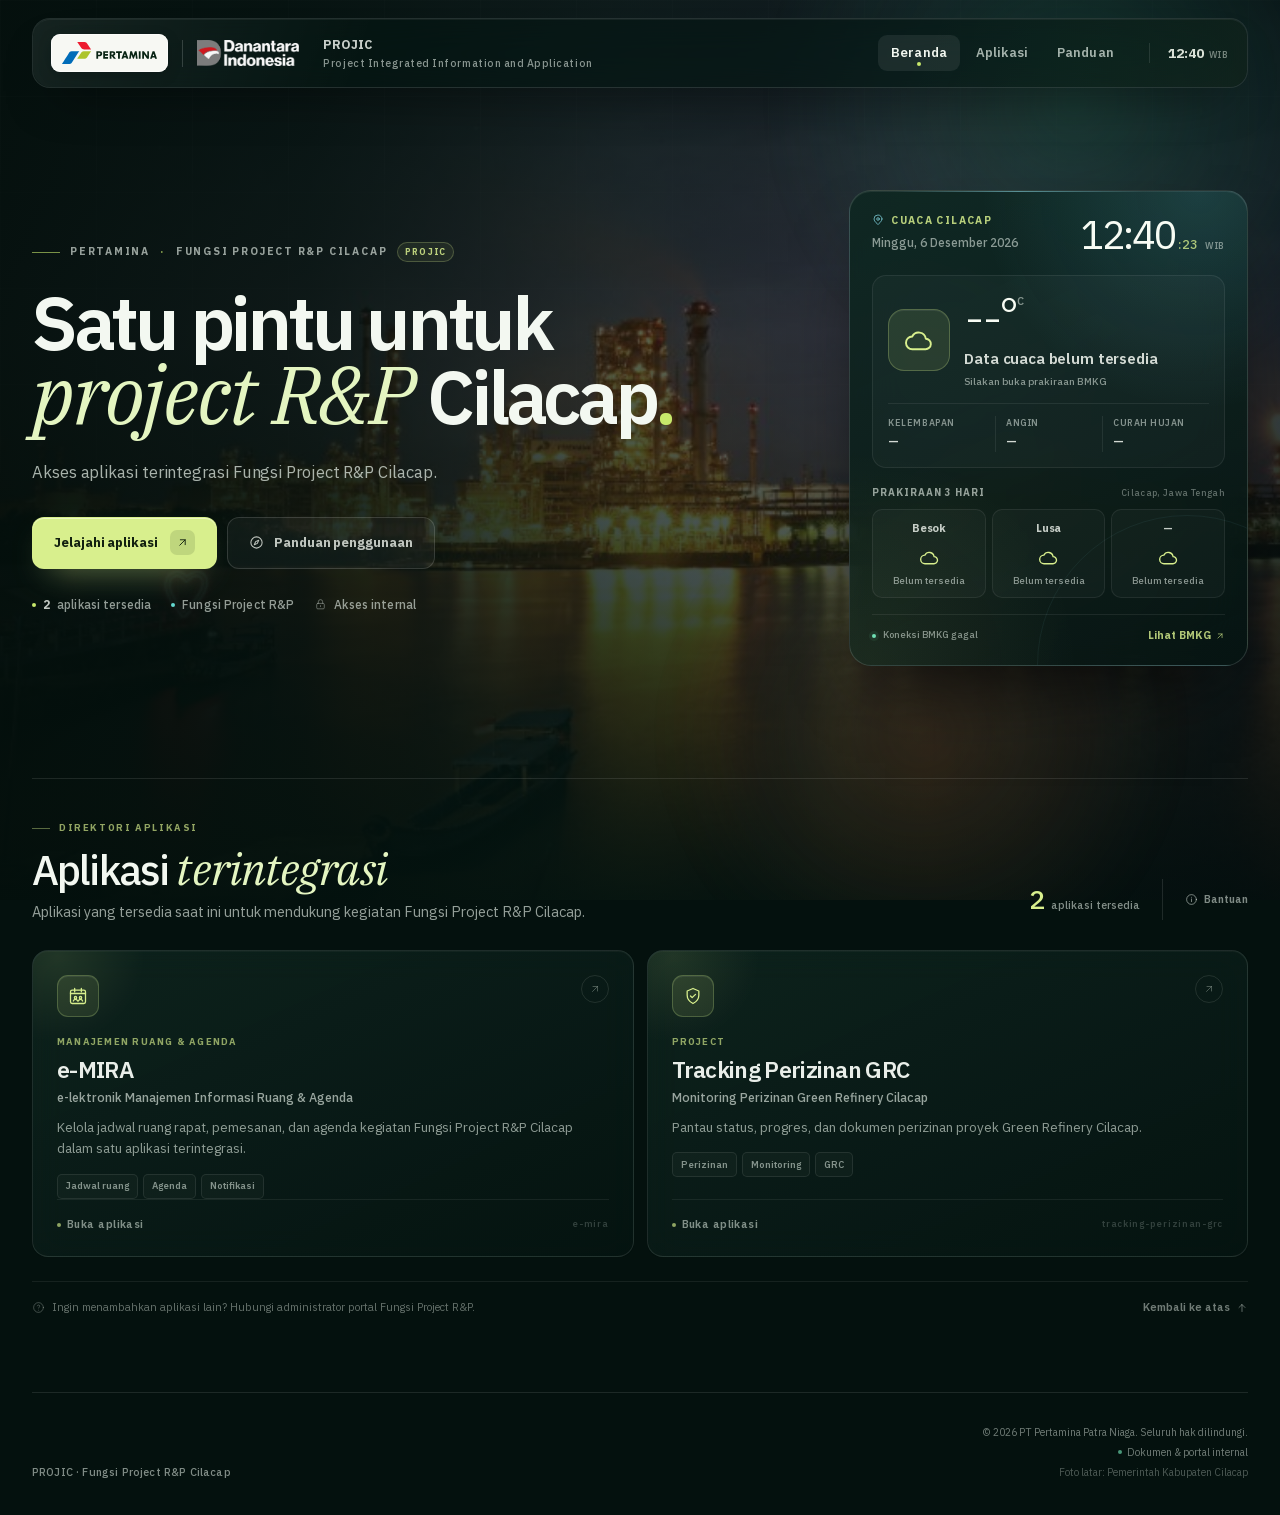
==== commit da3010fe: "Add files via upload" ====
--- a/WebSite_ProjectRnP/index.html
+++ b/WebSite_ProjectRnP/index.html
@@ -225,13 +225,6 @@
 
     <footer class="site-footer">
       <div class="footer-main">
-        <div class="footer-brand">
-          <span class="pertamina-plate pertamina-plate--small">
-            <img src="assets/logos/pertamina.svg" alt="Pertamina" width="1097" height="255">
-          </span>
-          <span class="footer-brand-rule" aria-hidden="true"></span>
-          <img class="danantara-logo danantara-logo--small" src="assets/logos/danantara-reverse.png" alt="Danantara Indonesia" width="4269" height="1079">
-        </div>
         <p class="footer-org">PROJIC · Fungsi Project R&amp;P Cilacap</p>
       </div>
 
--- a/WebSite_ProjectRnP/assets/css/styles.css
+++ b/WebSite_ProjectRnP/assets/css/styles.css
@@ -58,7 +58,7 @@
   background: var(--bg);
   color: var(--ink);
   font-family: var(--sans);
-  font-size: 15px;
+  font-size: 16px;
   line-height: 1.5;
   -webkit-font-smoothing: antialiased;
   text-rendering: optimizeLegibility;
@@ -325,7 +325,7 @@
 }
 
 .brand-context strong {
-  font-size: 11.5px;
+  font-size: 12.5px;
   font-weight: 700;
   letter-spacing: 0.01em;
   color: rgba(243, 248, 241, 0.82);
@@ -333,10 +333,10 @@
 }
 
 .brand-context span {
-  font-size: 9.5px;
+  font-size: 10.5px;
   font-weight: 500;
   letter-spacing: 0.05em;
-  color: rgba(230, 240, 232, 0.47);
+  color: rgba(230, 240, 232, 0.58);
   white-space: nowrap;
 }
 
@@ -357,8 +357,8 @@
   border: 0;
   border-radius: 9px;
   background: transparent;
-  color: rgba(230, 240, 232, 0.6);
-  font-size: 11.5px;
+  color: rgba(230, 240, 232, 0.7);
+  font-size: 13px;
   font-weight: 600;
   letter-spacing: 0.01em;
   text-decoration: none;
@@ -401,11 +401,11 @@
   display: inline-flex;
   align-items: center;
   gap: 7px;
-  font-size: 9.5px;
+  font-size: 10px;
   font-weight: 600;
   letter-spacing: 0.07em;
   text-transform: uppercase;
-  color: rgba(230, 240, 232, 0.48);
+  color: rgba(230, 240, 232, 0.55);
   white-space: nowrap;
 }
 
@@ -422,7 +422,7 @@
   align-items: baseline;
   gap: 4px;
   color: rgba(243, 248, 241, 0.9);
-  font-size: 12px;
+  font-size: 13.5px;
   font-weight: 700;
   font-variant-numeric: tabular-nums;
   letter-spacing: 0.01em;
@@ -430,10 +430,10 @@
 }
 
 .header-time small {
-  font-size: 8px;
+  font-size: 9px;
   font-weight: 600;
   letter-spacing: 0.09em;
-  color: rgba(230, 240, 232, 0.37);
+  color: rgba(230, 240, 232, 0.48);
 }
 
 .header-apps-link {
@@ -447,7 +447,7 @@
   border-radius: 9px;
   background: rgba(255, 255, 255, 0.055);
   color: rgba(243, 248, 241, 0.85);
-  font-size: 10.5px;
+  font-size: 12px;
   font-weight: 700;
   text-decoration: none;
   white-space: nowrap;
@@ -500,8 +500,8 @@
   flex-wrap: wrap;
   gap: 10px;
   margin: 0;
-  color: rgba(230, 240, 232, 0.55);
-  font-size: 9.5px;
+  color: rgba(230, 240, 232, 0.64);
+  font-size: 10.5px;
   font-weight: 700;
   letter-spacing: 0.17em;
   line-height: 1.5;
@@ -529,7 +529,7 @@
   border-radius: 999px;
   background: rgba(216, 239, 141, 0.07);
   color: rgba(216, 239, 141, 0.85);
-  font-size: 8px;
+  font-size: 9px;
   letter-spacing: 0.12em;
 }
 
@@ -562,8 +562,8 @@
 .hero-lead {
   max-width: 560px;
   margin: 0;
-  color: rgba(230, 240, 232, 0.64);
-  font-size: 15px;
+  color: rgba(230, 240, 232, 0.72);
+  font-size: 16.5px;
   line-height: 1.72;
   letter-spacing: -0.005em;
 }
@@ -581,11 +581,11 @@
   align-items: center;
   justify-content: center;
   gap: 10px;
-  height: 50px;
+  height: 52px;
   padding: 0 21px;
   border: 1px solid transparent;
   border-radius: 12px;
-  font-size: 12px;
+  font-size: 13px;
   font-weight: 700;
   letter-spacing: -0.005em;
   text-decoration: none;
@@ -651,7 +651,7 @@
   height: 42px;
   padding: 0 18px;
   border-radius: 10px;
-  font-size: 11.5px;
+  font-size: 12.5px;
 }
 
 .hero-facts {
@@ -660,8 +660,8 @@
   flex-wrap: wrap;
   gap: 9px 20px;
   margin-top: 27px;
-  color: rgba(230, 240, 232, 0.53);
-  font-size: 10.5px;
+  color: rgba(230, 240, 232, 0.62);
+  font-size: 12px;
   font-weight: 500;
   letter-spacing: 0.01em;
 }
@@ -701,7 +701,7 @@
   isolation: isolate;
   justify-self: end;
   width: 100%;
-  max-width: 424px;
+  max-width: 440px;
   overflow: hidden;
   padding: 22px;
   border: 1px solid rgba(255, 255, 255, 0.14);
@@ -742,7 +742,7 @@
   gap: 7px;
   margin: 0;
   color: rgba(216, 239, 141, 0.84);
-  font-size: 9px;
+  font-size: 10.5px;
   font-weight: 700;
   letter-spacing: 0.13em;
   text-transform: uppercase;
@@ -756,8 +756,8 @@
 
 .wx-date {
   margin: 6px 0 0;
-  color: rgba(230, 240, 232, 0.45);
-  font-size: 10.5px;
+  color: rgba(230, 240, 232, 0.58);
+  font-size: 12px;
   font-weight: 500;
 }
 
@@ -773,7 +773,7 @@
 }
 
 .wx-clock #heroClock {
-  font-size: 37px;
+  font-size: 40px;
   font-weight: 400;
   letter-spacing: -0.06em;
 }
@@ -781,15 +781,15 @@
 .wx-clock-sec {
   margin-left: 1px;
   color: rgba(216, 239, 141, 0.78);
-  font-size: 12px;
+  font-size: 13px;
   font-weight: 500;
   letter-spacing: -0.01em;
 }
 
 .wx-clock small {
   margin-left: 5px;
-  color: rgba(230, 240, 232, 0.42);
-  font-size: 7.5px;
+  color: rgba(230, 240, 232, 0.5);
+  font-size: 9px;
   font-weight: 600;
   letter-spacing: 0.08em;
 }
@@ -846,7 +846,7 @@
 }
 
 .wx-temp {
-  font-size: 48px;
+  font-size: 52px;
   font-weight: 300;
   font-variant-numeric: tabular-nums;
   letter-spacing: -0.07em;
@@ -859,23 +859,23 @@
 
 .wx-unit {
   margin-top: 5px;
-  color: rgba(230, 240, 232, 0.42);
-  font-size: 10px;
+  color: rgba(230, 240, 232, 0.52);
+  font-size: 11px;
   font-weight: 600;
 }
 
 .wx-cond {
   margin: 5px 0 0;
   color: rgba(243, 248, 241, 0.86);
-  font-size: 12.5px;
+  font-size: 15px;
   font-weight: 600;
   letter-spacing: -0.01em;
 }
 
 .wx-slot {
   margin: 4px 0 0;
-  color: rgba(230, 240, 232, 0.45);
-  font-size: 9px;
+  color: rgba(230, 240, 232, 0.56);
+  font-size: 10px;
   font-weight: 500;
 }
 
@@ -904,8 +904,8 @@
 }
 
 .wx-meta span {
-  color: rgba(230, 240, 232, 0.42);
-  font-size: 8px;
+  color: rgba(230, 240, 232, 0.54);
+  font-size: 9px;
   font-weight: 600;
   letter-spacing: 0.06em;
   text-transform: uppercase;
@@ -914,7 +914,7 @@
 
 .wx-meta strong {
   color: rgba(243, 248, 241, 0.86);
-  font-size: 11px;
+  font-size: 12.5px;
   font-weight: 600;
   font-variant-numeric: tabular-nums;
   white-space: nowrap;
@@ -922,8 +922,8 @@
 
 .wx-meta small {
   overflow: hidden;
-  color: rgba(230, 240, 232, 0.33);
-  font-size: 7.5px;
+  color: rgba(230, 240, 232, 0.45);
+  font-size: 9px;
   font-weight: 500;
   text-overflow: ellipsis;
   white-space: nowrap;
@@ -942,16 +942,16 @@
 
 .wx-forecast-head p {
   margin: 0;
-  color: rgba(230, 240, 232, 0.52);
-  font-size: 8.5px;
+  color: rgba(230, 240, 232, 0.62);
+  font-size: 10px;
   font-weight: 700;
   letter-spacing: 0.1em;
   text-transform: uppercase;
 }
 
 .wx-forecast-head span {
-  color: rgba(230, 240, 232, 0.27);
-  font-size: 7.5px;
+  color: rgba(230, 240, 232, 0.4);
+  font-size: 9px;
   font-weight: 500;
   letter-spacing: 0.04em;
 }
@@ -982,7 +982,7 @@
   display: block;
   overflow: hidden;
   color: rgba(243, 248, 241, 0.8);
-  font-size: 9.5px;
+  font-size: 11px;
   font-weight: 700;
   letter-spacing: -0.01em;
   text-overflow: ellipsis;
@@ -992,8 +992,8 @@
 .wx-day-date {
   display: block;
   margin-top: 1px;
-  color: rgba(230, 240, 232, 0.36);
-  font-size: 8px;
+  color: rgba(230, 240, 232, 0.48);
+  font-size: 9px;
   font-weight: 500;
 }
 
@@ -1015,7 +1015,7 @@
 .wx-day-temp {
   display: block;
   color: rgba(248, 252, 246, 0.92);
-  font-size: 11px;
+  font-size: 12.5px;
   font-weight: 700;
   font-variant-numeric: tabular-nums;
   letter-spacing: -0.02em;
@@ -1031,8 +1031,8 @@
   display: block;
   overflow: hidden;
   margin-top: 3px;
-  color: rgba(230, 240, 232, 0.46);
-  font-size: 8px;
+  color: rgba(230, 240, 232, 0.58);
+  font-size: 9.5px;
   font-weight: 500;
   line-height: 1.35;
   text-overflow: ellipsis;
@@ -1056,8 +1056,8 @@
   align-items: center;
   gap: 7px;
   min-width: 0;
-  color: rgba(230, 240, 232, 0.45);
-  font-size: 9px;
+  color: rgba(230, 240, 232, 0.55);
+  font-size: 9.5px;
   font-weight: 500;
 }
 
@@ -1083,7 +1083,7 @@
   gap: 4px;
   flex: 0 0 auto;
   color: rgba(216, 239, 141, 0.82);
-  font-size: 9px;
+  font-size: 10.5px;
   font-weight: 700;
   letter-spacing: 0.01em;
   text-decoration: none;
@@ -1182,15 +1182,15 @@
   }
 
   .wx-temp {
-    font-size: 44px;
+    font-size: 48px;
   }
 
   .wx-clock #heroClock {
-    font-size: 32px;
+    font-size: 34px;
   }
 
   .wx-clock-sec {
-    font-size: 11px;
+    font-size: 12px;
   }
 
   .wx-forecast-block {
@@ -1212,19 +1212,19 @@
 
 @media (max-width: 380px) {
   .wx-meta span {
-    font-size: 7px;
+    font-size: 8.5px;
   }
 
   .wx-meta strong {
-    font-size: 9.5px;
+    font-size: 11.5px;
   }
 
   .wx-day {
-    padding: 9px 4px 8px;
+    padding: 10px 4px 9px;
   }
 
   .wx-day-cond {
-    font-size: 7px;
+    font-size: 8.5px;
   }
 }
 
@@ -1254,7 +1254,7 @@
   gap: 9px;
   margin: 0;
   color: rgba(216, 239, 141, 0.67);
-  font-size: 8.5px;
+  font-size: 9.5px;
   font-weight: 700;
   letter-spacing: 0.17em;
   text-transform: uppercase;
@@ -1286,10 +1286,10 @@
 }
 
 .section-desc {
-  max-width: 520px;
+  max-width: 640px;
   margin: 0;
-  color: rgba(230, 240, 232, 0.56);
-  font-size: 12.5px;
+  color: rgba(230, 240, 232, 0.64);
+  font-size: 14.5px;
   line-height: 1.65;
 }
 
@@ -1312,15 +1312,15 @@
 
 .result-count strong {
   color: var(--lime);
-  font-size: 24px;
+  font-size: 27px;
   font-weight: 500;
   font-variant-numeric: tabular-nums;
   letter-spacing: -0.04em;
 }
 
 .result-count span {
-  color: rgba(230, 240, 232, 0.46);
-  font-size: 9.5px;
+  color: rgba(230, 240, 232, 0.56);
+  font-size: 11px;
   font-weight: 500;
 }
 
@@ -1331,8 +1331,8 @@
   padding: 0;
   border: 0;
   background: transparent;
-  color: rgba(230, 240, 232, 0.43);
-  font-size: 9.5px;
+  color: rgba(230, 240, 232, 0.55);
+  font-size: 11px;
   font-weight: 600;
   cursor: pointer;
   transition: color 0.2s ease;
@@ -1414,9 +1414,9 @@
   display: flex;
   flex-direction: column;
   min-width: 0;
-  min-height: 244px;
+  min-height: 272px;
   overflow: hidden;
-  padding: 22px;
+  padding: 24px;
   border: 1px solid rgba(255, 255, 255, 0.1);
   border-radius: 16px;
   background: linear-gradient(155deg, rgba(17, 41, 34, 0.7), rgba(5, 21, 18, 0.72));
@@ -1530,7 +1530,7 @@
   display: block;
   margin-top: 18px;
   color: rgba(216, 239, 141, 0.65);
-  font-size: 8px;
+  font-size: 9.5px;
   font-weight: 700;
   letter-spacing: 0.13em;
   text-transform: uppercase;
@@ -1539,7 +1539,7 @@
 .app-tile h3 {
   margin: 6px 0 0;
   color: rgba(248, 252, 246, 0.94);
-  font-size: 20px;
+  font-size: 23px;
   font-weight: 600;
   letter-spacing: -0.03em;
   line-height: 1.22;
@@ -1547,15 +1547,15 @@
 
 .app-tile__subtitle {
   margin: 5px 0 0;
-  color: rgba(230, 240, 232, 0.52);
-  font-size: 10.5px;
+  color: rgba(230, 240, 232, 0.65);
+  font-size: 12.5px;
   font-weight: 500;
 }
 
 .app-tile__desc {
   margin: 10px 0 0;
-  color: rgba(230, 240, 232, 0.45);
-  font-size: 11px;
+  color: rgba(230, 240, 232, 0.6);
+  font-size: 13.5px;
   line-height: 1.6;
 }
 
@@ -1569,13 +1569,13 @@
 .app-tile__tags span {
   display: inline-flex;
   align-items: center;
-  height: 22px;
+  height: 25px;
   padding: 0 8px;
   border: 1px solid rgba(255, 255, 255, 0.085);
   border-radius: 5px;
   background: rgba(255, 255, 255, 0.028);
-  color: rgba(230, 240, 232, 0.42);
-  font-size: 8px;
+  color: rgba(230, 240, 232, 0.55);
+  font-size: 9.5px;
   font-weight: 600;
 }
 
@@ -1587,8 +1587,8 @@
   margin-top: auto;
   padding-top: 16px;
   border-top: 1px solid rgba(255, 255, 255, 0.065);
-  color: rgba(230, 240, 232, 0.42);
-  font-size: 9px;
+  color: rgba(230, 240, 232, 0.55);
+  font-size: 11px;
   font-weight: 600;
   letter-spacing: 0.04em;
 }
@@ -1607,7 +1607,7 @@
 
 .app-tile__foot .app-id {
   color: rgba(230, 240, 232, 0.2);
-  font-size: 7.5px;
+  font-size: 9px;
   font-weight: 600;
   letter-spacing: 0.08em;
 }
@@ -1619,7 +1619,7 @@
   }
 
   .app-tile {
-    min-height: 230px;
+    min-height: 250px;
     padding: 20px;
     border-radius: 14px;
   }
@@ -1669,7 +1669,7 @@
   border-radius: 999px;
   background: rgba(111, 224, 180, 0.07);
   color: rgba(111, 224, 180, 0.85);
-  font-size: 8px;
+  font-size: 9px;
   font-weight: 700;
   letter-spacing: 0.09em;
   text-transform: uppercase;
@@ -1686,7 +1686,7 @@
 .featured-kicker {
   margin: 20px 0 0;
   color: rgba(216, 239, 141, 0.62);
-  font-size: 8.5px;
+  font-size: 9.5px;
   font-weight: 700;
   letter-spacing: 0.14em;
   text-transform: uppercase;
@@ -1704,7 +1704,7 @@
 .featured-sub {
   margin: 7px 0 0;
   color: rgba(230, 240, 232, 0.56);
-  font-size: 12.5px;
+  font-size: 14px;
   font-weight: 600;
   letter-spacing: -0.01em;
 }
@@ -1713,7 +1713,7 @@
   max-width: 500px;
   margin: 14px 0 0;
   color: rgba(230, 240, 232, 0.5);
-  font-size: 12.5px;
+  font-size: 14px;
   line-height: 1.68;
 }
 
@@ -1733,7 +1733,7 @@
   border-radius: 6px;
   background: rgba(255, 255, 255, 0.03);
   color: rgba(230, 240, 232, 0.46);
-  font-size: 8.5px;
+  font-size: 9.5px;
   font-weight: 600;
   letter-spacing: 0.01em;
 }
@@ -1751,7 +1751,7 @@
   align-items: center;
   gap: 5px;
   color: rgba(230, 240, 232, 0.35);
-  font-size: 8.5px;
+  font-size: 10px;
   font-weight: 500;
 }
 
@@ -2059,7 +2059,7 @@
   gap: 7px;
   margin: 0;
   color: rgba(230, 240, 232, 0.42);
-  font-size: 9.5px;
+  font-size: 11px;
   line-height: 1.5;
 }
 
@@ -2076,7 +2076,7 @@
   gap: 6px;
   flex: 0 0 auto;
   color: rgba(230, 240, 232, 0.48);
-  font-size: 9.5px;
+  font-size: 11px;
   font-weight: 600;
   text-decoration: none;
   transition: color 0.2s ease;
@@ -2112,36 +2112,10 @@
   gap: 11px;
 }
 
-.footer-brand {
-  display: flex;
-  align-items: center;
-  gap: 12px;
-}
-
-.pertamina-plate--small {
-  height: 31px;
-  padding: 5px 8px;
-  border-radius: 7px;
-}
-
-.pertamina-plate--small img {
-  height: 18px;
-}
-
-.footer-brand-rule {
-  width: 1px;
-  height: 21px;
-  background: rgba(255, 255, 255, 0.14);
-}
-
-.danantara-logo--small {
-  height: 20px;
-}
-
 .footer-org {
   margin: 0;
-  color: rgba(230, 240, 232, 0.44);
-  font-size: 9.5px;
+  color: rgba(230, 240, 232, 0.55);
+  font-size: 11px;
   font-weight: 500;
   letter-spacing: 0.015em;
 }
@@ -2156,8 +2130,8 @@
 
 .footer-meta p {
   margin: 0;
-  color: rgba(230, 240, 232, 0.37);
-  font-size: 9px;
+  color: rgba(230, 240, 232, 0.47);
+  font-size: 10.5px;
   line-height: 1.55;
 }
 
@@ -2273,7 +2247,7 @@
 .dialog-kicker {
   margin: 0 0 7px;
   color: rgba(216, 239, 141, 0.67);
-  font-size: 8.5px;
+  font-size: 9.5px;
   font-weight: 700;
   letter-spacing: 0.15em;
   text-transform: uppercase;
@@ -2283,7 +2257,7 @@
   margin: 0;
   padding-right: 26px;
   color: var(--ink);
-  font-size: 25px;
+  font-size: 27px;
   font-weight: 600;
   letter-spacing: -0.035em;
   line-height: 1.15;
@@ -2292,7 +2266,7 @@
 .dialog-body {
   margin-top: 15px;
   color: rgba(230, 240, 232, 0.57);
-  font-size: 12px;
+  font-size: 14px;
   line-height: 1.68;
 }
 
@@ -2351,7 +2325,7 @@
 
 .dialog-steps span:last-child {
   color: rgba(230, 240, 232, 0.62);
-  font-size: 11px;
+  font-size: 13px;
   line-height: 1.55;
 }
 
@@ -2365,7 +2339,7 @@
   border-radius: 9px;
   background: rgba(255, 255, 255, 0.03);
   color: rgba(230, 240, 232, 0.49);
-  font-size: 9.5px;
+  font-size: 11px;
   line-height: 1.5;
 }
 
@@ -2525,7 +2499,7 @@
   }
 
   .header-time {
-    font-size: 10.5px;
+    font-size: 12px;
   }
 
   .header-apps-link {
@@ -2545,8 +2519,8 @@
 
   .eyebrow {
     gap: 8px;
-    font-size: 8.5px;
-    letter-spacing: 0.135em;
+    font-size: 9.5px;
+    letter-spacing: 0.12em;
   }
 
   .eyebrow-line {
@@ -2561,7 +2535,7 @@
   }
 
   .hero-lead {
-    font-size: 13.5px;
+    font-size: 15.5px;
     line-height: 1.68;
   }
 
@@ -2572,9 +2546,9 @@
   }
 
   .btn {
-    height: 47px;
-    padding: 0 17px;
-    font-size: 11.5px;
+    height: 50px;
+    padding: 0 18px;
+    font-size: 13px;
   }
 
   .btn--ghost {
@@ -2584,7 +2558,7 @@
   .hero-facts {
     gap: 8px 15px;
     margin-top: 23px;
-    font-size: 9.5px;
+    font-size: 11.5px;
   }
 
   .apps-section {
@@ -2597,11 +2571,11 @@
   }
 
   .section-heading h2 {
-    font-size: 31px;
+    font-size: 33px;
   }
 
   .section-desc {
-    font-size: 11.5px;
+    font-size: 14px;
   }
 
   .section-foot {
@@ -2633,11 +2607,11 @@
   }
 
   .info-dialog h2 {
-    font-size: 22px;
+    font-size: 25px;
   }
 
   .dialog-body {
-    font-size: 11px;
+    font-size: 13.5px;
   }
 
   .footer-credit {
@@ -2658,7 +2632,7 @@
     border: 1px solid rgba(255, 255, 255, 0.1);
     border-radius: 7px;
     background: rgba(255, 255, 255, 0.04);
-    font-size: 9.5px;
+    font-size: 11.5px;
   }
 
   .header-apps-link {
